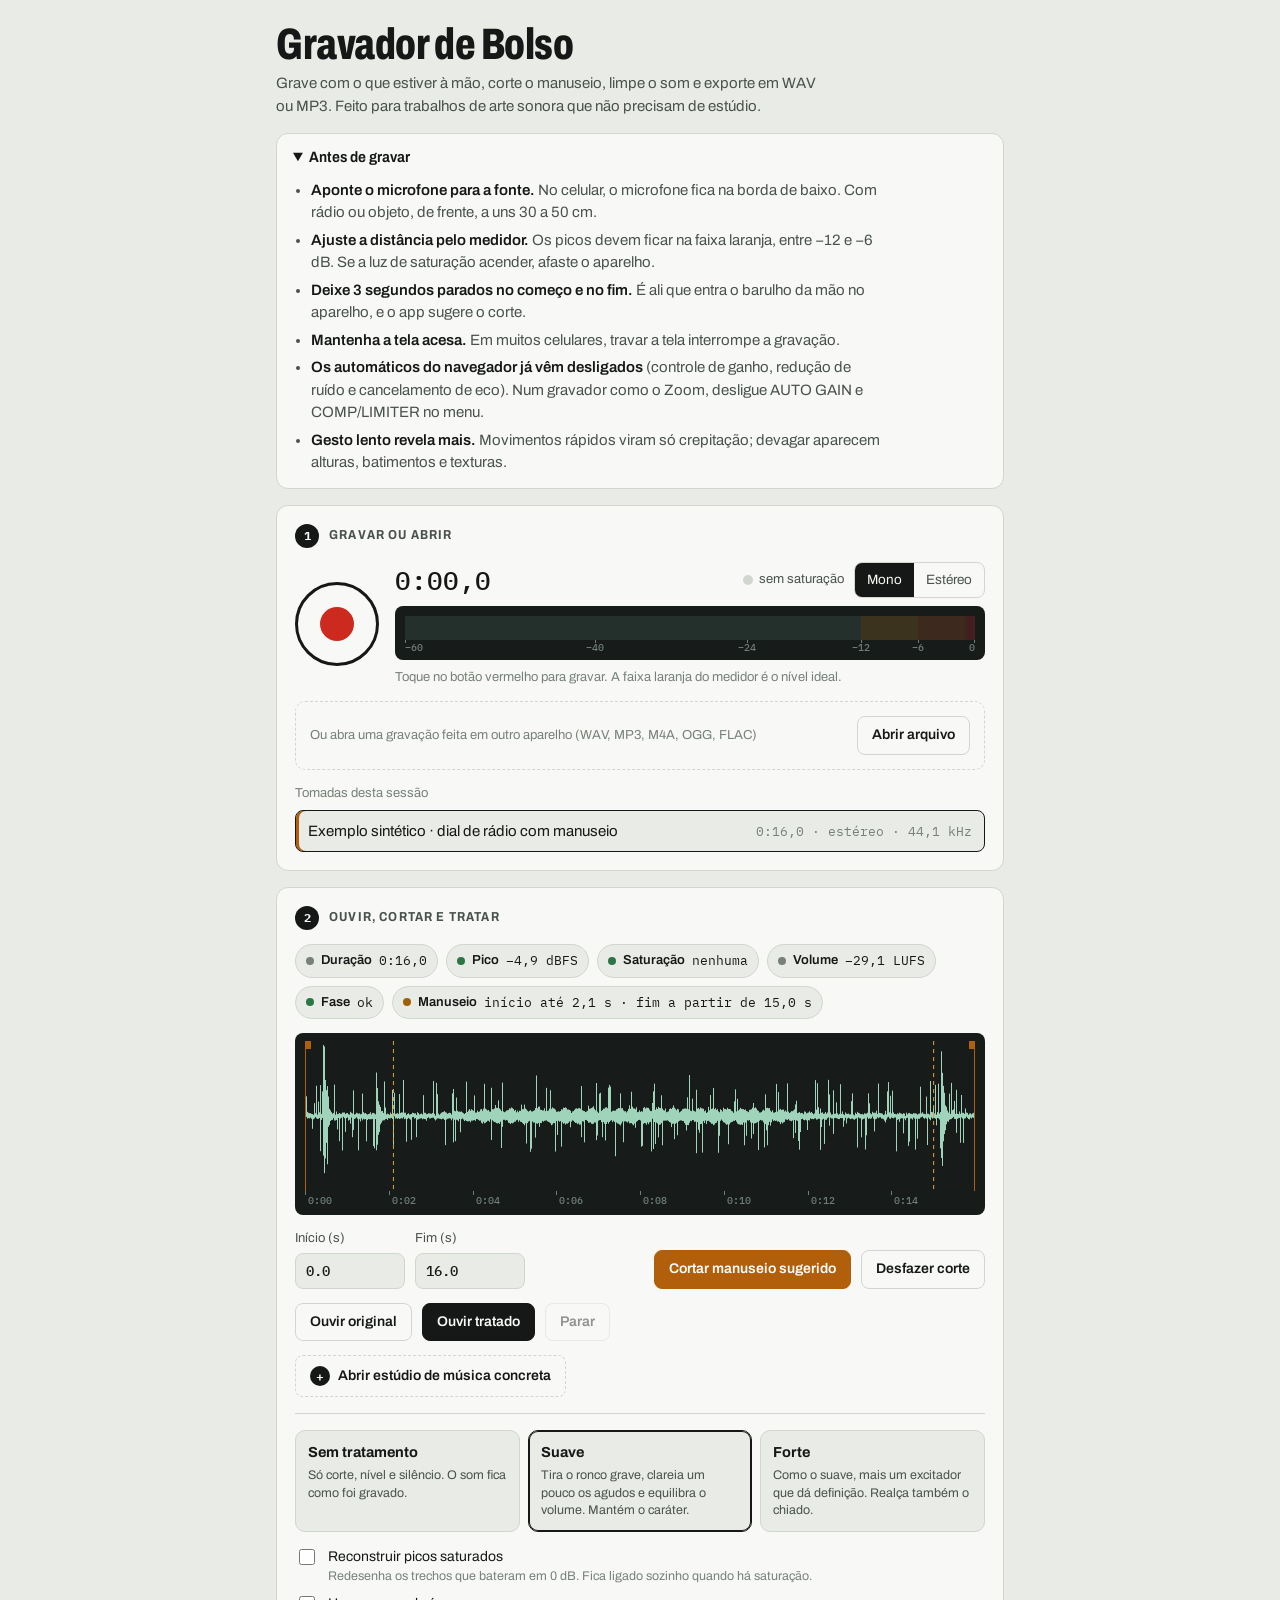
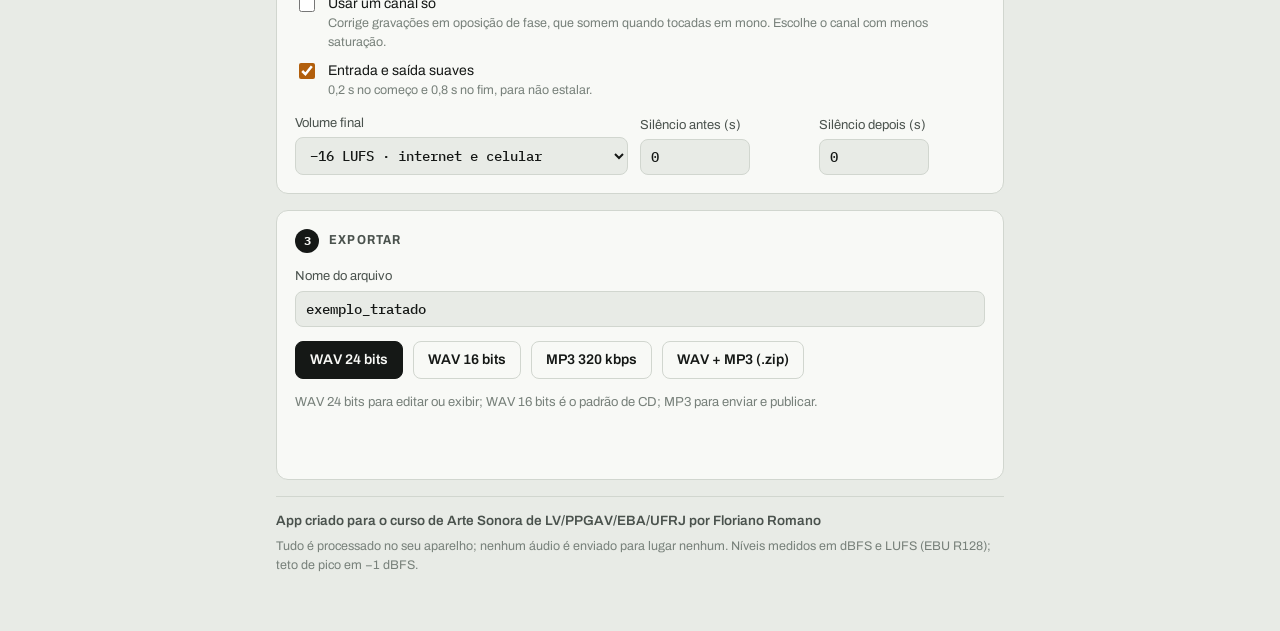
==== index.html @ 3ddbca0f "Gravador de Bolso: primeira versão publicada Co-Authored-By: Claude Opus 5.5 <noreply@anthropic.com>" ====
<!doctype html>
<html lang="pt-BR">
<head>
<meta charset="utf-8">
<meta name="viewport" content="width=device-width,initial-scale=1,viewport-fit=cover">
<meta name="theme-color" content="#151816">
<meta name="description" content="Gravar, cortar, tratar e exportar áudio para trabalhos de arte sonora.">
<link rel="manifest" href="manifest.webmanifest">
<link rel="icon" type="image/png" sizes="192x192" href="icon-192.png">
<link rel="apple-touch-icon" href="apple-touch-icon.png">
<meta name="apple-mobile-web-app-capable" content="yes">
<meta name="mobile-web-app-capable" content="yes">
<title>Gravador de Bolso</title>
<link rel="preconnect" href="https://fonts.googleapis.com">
<link rel="preconnect" href="https://fonts.gstatic.com" crossorigin>
<link href="https://fonts.googleapis.com/css2?family=Archivo:wdth,wght@62..100,400..800&family=IBM+Plex+Mono:wght@400;500;600&display=swap" rel="stylesheet">
<style>
/* Layout: a face de um gravador portátil — três módulos empilhados na ordem do trabalho (gravar → ajustar → exportar), coluna única de até 760px; o visor escuro (medidor e onda) é igual nos dois temas, como a tela de um aparelho */
:root{
  --bg:#e8ebe6; --panel:#f8f9f6; --ink:#151816; --ink-2:#4a524d; --ink-3:#77807a; --line:#d1d6cf;
  --accent:#b25f0c; --accent-ink:#ffffff; --rec:#cc2a1f; --ok:#2c7646; --warn:#9c6205; --bad:#c0271c;
  --screen:#171b19; --screen-ink:#dfe8e2; --screen-dim:#6f7f76; --screen-wave:#9fd3ba; --screen-off:#3b4842; --screen-cut:rgba(0,0,0,.5);
  --m-low:#5f8f78; --m-target:#e3a03a; --m-hot:#ef6a3a; --m-clip:#ff3b30;
  --f-display:"Archivo",system-ui,-apple-system,"Segoe UI",sans-serif;
  --f-body:"Archivo",system-ui,-apple-system,"Segoe UI",sans-serif;
  --f-mono:"IBM Plex Mono",ui-monospace,"SFMono-Regular",Menlo,Consolas,monospace;
  --r:12px;
}
@media (prefers-color-scheme: dark){
  :root:not([data-theme="light"]){
    --bg:#0f1110; --panel:#181b19; --ink:#e6eae5; --ink-2:#a8b1ab; --ink-3:#7a837d; --line:#2a2f2c;
    --accent:#eb9a45; --accent-ink:#1a1206; --rec:#ff5446; --ok:#62c487; --warn:#e8a83f; --bad:#ff6a5c;
    --screen:#0a0c0b; --screen-ink:#dfe8e2; --screen-dim:#6f7f76; --screen-wave:#9fd3ba; --screen-off:#33403a; --screen-cut:rgba(0,0,0,.55);
    color-scheme:dark;
  }
}
:root[data-theme="dark"]{
  --bg:#0f1110; --panel:#181b19; --ink:#e6eae5; --ink-2:#a8b1ab; --ink-3:#7a837d; --line:#2a2f2c;
  --accent:#eb9a45; --accent-ink:#1a1206; --rec:#ff5446; --ok:#62c487; --warn:#e8a83f; --bad:#ff6a5c;
  --screen:#0a0c0b; --screen-ink:#dfe8e2; --screen-dim:#6f7f76; --screen-wave:#9fd3ba; --screen-off:#33403a; --screen-cut:rgba(0,0,0,.55);
  color-scheme:dark;
}
*{box-sizing:border-box}
[hidden]{display:none!important}
html,body{background:var(--bg)}
body{margin:0;color:var(--ink);font-family:var(--f-body);font-size:15px;line-height:1.5}
.wrap{max-width:760px;margin:0 auto;padding-inline:16px;padding-block:22px 56px;display:flex;flex-direction:column;gap:16px}
header{display:flex;flex-direction:column;gap:6px}
h1{font-family:var(--f-display);font-stretch:72%;font-weight:800;font-size:clamp(30px,7vw,44px);line-height:1;letter-spacing:-.01em;margin:0;text-wrap:balance}
.tag{margin:0;color:var(--ink-2);max-width:60ch}
.mode{font-size:13.5px;color:var(--ink-2);border-left:3px solid var(--accent);padding:4px 0 4px 10px;margin:4px 0 0}
.mode[hidden]{display:none}
details.tips{background:var(--panel);border:1px solid var(--line);border-radius:var(--r);padding:12px 16px}
details.tips summary{cursor:pointer;font-weight:650;font-stretch:90%}
details.tips ul{margin:10px 0 2px;padding-left:18px;display:flex;flex-direction:column;gap:5px;color:var(--ink-2);max-width:66ch}
details.tips b{color:var(--ink);font-weight:600}
.mod{background:var(--panel);border:1px solid var(--line);border-radius:var(--r);padding:18px;display:flex;flex-direction:column;gap:14px;min-width:0}
.mod h2{margin:0;display:flex;align-items:center;gap:10px;font-family:var(--f-display);font-stretch:85%;font-size:13px;font-weight:700;letter-spacing:.09em;text-transform:uppercase;color:var(--ink-2)}
.num{font-family:var(--f-mono);font-size:12px;letter-spacing:0;display:inline-grid;place-items:center;width:24px;height:24px;border-radius:50%;background:var(--ink);color:var(--panel)}
.row{display:flex;flex-wrap:wrap;gap:10px;align-items:center}
.sub{font-size:13px;color:var(--ink-3)}
.recrow{display:grid;grid-template-columns:auto 1fr;gap:16px;align-items:center}
@media (max-width:520px){.recrow{grid-template-columns:1fr}}
.recbtn{width:84px;height:84px;border-radius:50%;border:3px solid var(--ink);background:var(--panel);display:grid;place-items:center;cursor:pointer;position:relative;justify-self:start}
.recbtn .core{width:34px;height:34px;border-radius:50%;background:var(--rec);transition:border-radius .15s,width .15s,height .15s}
.recbtn.on .core{border-radius:6px;width:28px;height:28px}
.recbtn.on::after{content:"";position:absolute;inset:-9px;border-radius:50%;border:2px solid var(--rec);opacity:.6;animation:pulse 1.4s ease-out infinite}
@keyframes pulse{from{transform:scale(.92);opacity:.7}to{transform:scale(1.08);opacity:0}}
@media (prefers-reduced-motion:reduce){.recbtn.on::after{animation:none}}
.recbtn:disabled{opacity:.35;cursor:not-allowed}
.recbtn.blocked{opacity:.5}
.mode.flash{animation:flash 1.2s ease-out}
@keyframes flash{from{background:var(--accent-soft, rgba(235,154,69,.25))}to{background:transparent}}
@media (prefers-reduced-motion:reduce){.mode.flash{animation:none}}
.recside{display:flex;flex-direction:column;gap:8px;min-width:0}
.timer{font-family:var(--f-mono);font-variant-numeric:tabular-nums;font-size:26px;font-weight:500;line-height:1}
.screen{background:var(--screen);border-radius:8px;padding:8px 10px 6px;min-width:0}
canvas{display:block;width:100%}
#meter{height:40px}
#wave{height:168px;touch-action:none;cursor:ew-resize}
.lamp{display:inline-flex;align-items:center;gap:6px;font-size:13px;color:var(--ink-2)}
.lamp i{width:10px;height:10px;border-radius:50%;background:var(--line);display:inline-block}
.lamp.hot i{background:var(--bad)}
.lamp.hot{color:var(--bad);font-weight:600}
.seg{display:inline-flex;border:1px solid var(--line);border-radius:8px;overflow:hidden}
.seg label{display:block}
.seg input{position:absolute;opacity:0;pointer-events:none}
.seg span{display:block;padding:7px 12px;font-size:13.5px;cursor:pointer;color:var(--ink-2)}
.seg input:checked+span{background:var(--ink);color:var(--panel)}
.seg input:focus-visible+span{outline:2px solid var(--accent);outline-offset:-2px}
.btn{font:600 14px/1.2 var(--f-body);padding:10px 14px;border-radius:8px;border:1px solid var(--line);background:var(--panel);color:var(--ink);cursor:pointer;display:inline-flex;align-items:center;gap:8px}
.btn:hover{border-color:var(--ink-3)}
.btn.primary{background:var(--ink);color:var(--panel);border-color:var(--ink)}
.btn.accent{background:var(--accent);color:var(--accent-ink);border-color:var(--accent)}
.btn:disabled{opacity:.45;cursor:not-allowed}
.btn:focus-visible,.recbtn:focus-visible,input:focus-visible,select:focus-visible,summary:focus-visible{outline:2px solid var(--accent);outline-offset:2px}
.or{font-size:13px;color:var(--ink-3)}
.drop{border:1.5px dashed var(--line);border-radius:10px;padding:14px;display:flex;flex-wrap:wrap;gap:10px;align-items:center;justify-content:space-between}
.drop.over{border-color:var(--accent);background:var(--bg)}
.filebtn input{position:absolute;width:1px;height:1px;opacity:0}
.takes{display:flex;flex-direction:column;gap:6px}
.take{display:flex;flex-wrap:wrap;justify-content:space-between;gap:2px 10px;align-items:baseline;text-align:left;width:100%;padding:9px 12px;border:1px solid var(--line);border-radius:8px;background:var(--bg);color:var(--ink);cursor:pointer;font:inherit}
.take[aria-current="true"]{border-color:var(--ink);box-shadow:inset 3px 0 0 var(--accent)}
.take .t{min-width:0;flex:1 1 180px;overflow-wrap:anywhere}
.take .d{font-family:var(--f-mono);font-size:12.5px;color:var(--ink-3);flex:none}
.chips{display:flex;flex-wrap:wrap;gap:8px}
.chip{display:inline-flex;align-items:center;gap:7px;font-size:13px;padding:6px 10px;border-radius:999px;background:var(--bg);border:1px solid var(--line)}
.chip b{font-weight:600}
.chip .v{font-family:var(--f-mono);font-size:12.5px;font-variant-numeric:tabular-nums}
.chip .dot{width:8px;height:8px;border-radius:50%;background:var(--ink-3);flex:none}
.chip.ok .dot{background:var(--ok)} .chip.warn .dot{background:var(--warn)} .chip.bad .dot{background:var(--bad)}
.chip.bad{border-color:var(--bad)}
.trimrow{display:flex;flex-wrap:wrap;gap:12px;align-items:end;justify-content:space-between}
.field{display:flex;flex-direction:column;gap:4px;font-size:13px;color:var(--ink-2)}
.field input,.field select{font:500 14px var(--f-mono);padding:8px 10px;border-radius:8px;border:1px solid var(--line);background:var(--bg);color:var(--ink);width:100%}
.field input[type=number]{width:110px}
.presets{display:grid;grid-template-columns:repeat(3,minmax(0,1fr));gap:8px}
@media (max-width:560px){.presets{grid-template-columns:1fr}}
.preset{position:relative}
.preset input{position:absolute;opacity:0}
.preset span{display:flex;flex-direction:column;gap:3px;height:100%;padding:11px 12px;border:1px solid var(--line);border-radius:10px;cursor:pointer;background:var(--bg)}
.preset b{font-size:14.5px}
.preset small{font-size:12.5px;color:var(--ink-2);line-height:1.4}
.preset input:checked+span{border-color:var(--ink);box-shadow:inset 0 0 0 1px var(--ink)}
.preset input:focus-visible+span{outline:2px solid var(--accent);outline-offset:2px}
.checks{display:flex;flex-direction:column;gap:8px}
.check{display:flex;gap:10px;align-items:flex-start;font-size:14px}
.check input{margin-top:3px;accent-color:var(--accent);width:16px;height:16px;flex:none}
.check small{display:block;color:var(--ink-3);font-size:12.5px}
.grid2{display:grid;grid-template-columns:minmax(0,2fr) minmax(0,1fr) minmax(0,1fr);gap:12px;align-items:end}
@media (max-width:560px){.grid2{grid-template-columns:1fr 1fr}.grid2 .field:first-child{grid-column:1/-1}}
.status{font-size:13.5px;color:var(--ink-2);min-height:1.5em}
.status.err{color:var(--bad)}
.summary{font-family:var(--f-mono);font-size:12.5px;color:var(--ink-2);font-variant-numeric:tabular-nums}
.divider{height:1px;background:var(--line);margin:2px 0}
.studio-open{align-self:flex-start;border-style:dashed}
.studio-open .num{width:20px;height:20px;font-size:13px}
#studio .num{background:var(--accent);color:var(--accent-ink)}
#edWave{height:150px;touch-action:none;cursor:text}
.tools{display:grid;grid-template-columns:repeat(auto-fit,minmax(250px,1fr));gap:10px}
.tool{border:1px solid var(--line);border-radius:10px;padding:8px 12px 12px;margin:0;display:flex;flex-direction:column;gap:8px;min-width:0;background:var(--bg)}
.tool legend{font-family:var(--f-display);font-stretch:85%;font-size:12px;font-weight:700;letter-spacing:.08em;text-transform:uppercase;color:var(--ink-2);padding:0 4px}
.tool .row{gap:6px}
.btn.sm{padding:7px 10px;font-size:13px}
.mini{font:500 13px var(--f-mono);padding:6px 8px;border-radius:7px;border:1px solid var(--line);background:var(--panel);color:var(--ink);width:76px}
.mini.wide{width:auto;max-width:100%;font-family:var(--f-body)}
footer{font-size:12.5px;color:var(--ink-3);text-align:left;display:flex;flex-direction:column;gap:6px;border-top:1px solid var(--line);padding-top:14px}
footer p{margin:0}
footer .credit{font-size:13.5px;color:var(--ink-2);font-weight:600}
.hl{font-weight:600;color:var(--ink)}
</style>
</head>
<body>
<div class="wrap">
  <header>
    <h1>Gravador de Bolso</h1>
    <p class="tag">Grave com o que estiver à mão, corte o manuseio, limpe o som e exporte em WAV ou MP3. Feito para trabalhos de arte sonora que não precisam de estúdio.</p>
    <p class="mode" id="modeNote" hidden></p>
    <button class="btn accent" id="installBtn" hidden style="align-self:flex-start">Instalar como app</button>
  </header>

  <details class="tips" id="tips" open>
    <summary>Antes de gravar</summary>
    <ul>
      <li><b>Aponte o microfone para a fonte.</b> No celular, o microfone fica na borda de baixo. Com rádio ou objeto, de frente, a uns 30 a 50 cm.</li>
      <li><b>Ajuste a distância pelo medidor.</b> Os picos devem ficar na faixa laranja, entre −12 e −6 dB. Se a luz de saturação acender, afaste o aparelho.</li>
      <li><b>Deixe 3 segundos parados no começo e no fim.</b> É ali que entra o barulho da mão no aparelho, e o app sugere o corte.</li>
      <li><b>Mantenha a tela acesa.</b> Em muitos celulares, travar a tela interrompe a gravação.</li>
      <li><b>Os automáticos do navegador já vêm desligados</b> (controle de ganho, redução de ruído e cancelamento de eco). Num gravador como o Zoom, desligue AUTO GAIN e COMP/LIMITER no menu.</li>
      <li><b>Gesto lento revela mais.</b> Movimentos rápidos viram só crepitação; devagar aparecem alturas, batimentos e texturas.</li>
    </ul>
  </details>

  <section class="mod" aria-labelledby="h1s">
    <h2 id="h1s"><span class="num">1</span>Gravar ou abrir</h2>
    <div class="recrow">
      <button class="recbtn" id="recBtn" aria-label="Gravar"><span class="core"></span></button>
      <div class="recside">
        <div class="row" style="justify-content:space-between">
          <span class="timer" id="recTime">0:00,0</span>
          <div class="row">
            <span class="lamp" id="clipLamp"><i></i><span id="clipText">sem saturação</span></span>
            <div class="seg" role="radiogroup" aria-label="Canais">
              <label><input type="radio" name="chmode" id="chMono" value="1" checked><span>Mono</span></label>
              <label><input type="radio" name="chmode" id="chStereo" value="2"><span>Estéreo</span></label>
            </div>
          </div>
        </div>
        <div class="screen"><canvas id="meter" aria-label="Medidor de nível de entrada, em dBFS"></canvas></div>
        <div class="sub" id="inputInfo">Toque no botão vermelho para gravar. A faixa laranja do medidor é o nível ideal.</div>
      </div>
    </div>
    <div class="drop" id="drop">
      <span class="or">Ou abra uma gravação feita em outro aparelho (WAV, MP3, M4A, OGG, FLAC)</span>
      <label class="btn filebtn" for="fileIn">Abrir arquivo<input type="file" id="fileIn" accept="audio/*,.wav,.mp3,.m4a,.aac,.ogg,.oga,.flac,.webm"></label>
    </div>
    <div>
      <div class="sub" style="margin-bottom:6px">Tomadas desta sessão</div>
      <div class="takes" id="takes"></div>
    </div>
  </section>

  <section class="mod" aria-labelledby="h2s">
    <h2 id="h2s"><span class="num">2</span>Ouvir, cortar e tratar</h2>
    <div class="chips" id="diag" aria-live="polite"></div>
    <div class="screen"><canvas id="wave" aria-label="Forma de onda; arraste para mover o início ou o fim do corte"></canvas></div>
    <div class="trimrow">
      <div class="row">
        <label class="field" for="trimA">Início (s)<input type="number" id="trimA" min="0" step="0.1" value="0"></label>
        <label class="field" for="trimB">Fim (s)<input type="number" id="trimB" min="0" step="0.1" value="0"></label>
      </div>
      <div class="row">
        <button class="btn accent" id="autoTrim" disabled>Cortar manuseio sugerido</button>
        <button class="btn" id="resetTrim">Desfazer corte</button>
      </div>
    </div>
    <div class="row">
      <button class="btn" id="playOrig">Ouvir original</button>
      <button class="btn primary" id="playProc">Ouvir tratado</button>
      <button class="btn" id="stopBtn" disabled>Parar</button>
    </div>
    <button class="btn studio-open" id="stOpen"><span class="num">+</span>Abrir estúdio de música concreta</button>
    <div class="divider"></div>
    <div class="presets" role="radiogroup" aria-label="Tratamento">
      <label class="preset"><input type="radio" name="preset" value="nenhum" id="pNone"><span><b>Sem tratamento</b><small>Só corte, nível e silêncio. O som fica como foi gravado.</small></span></label>
      <label class="preset"><input type="radio" name="preset" value="suave" id="pSoft" checked><span><b>Suave</b><small>Tira o ronco grave, clareia um pouco os agudos e equilibra o volume. Mantém o caráter.</small></span></label>
      <label class="preset"><input type="radio" name="preset" value="forte" id="pHard"><span><b>Forte</b><small>Como o suave, mais um excitador que dá definição. Realça também o chiado.</small></span></label>
    </div>
    <div class="checks">
      <label class="check"><input type="checkbox" id="optDeclip"><span>Reconstruir picos saturados<small>Redesenha os trechos que bateram em 0 dB. Fica ligado sozinho quando há saturação.</small></span></label>
      <label class="check"><input type="checkbox" id="optMono"><span>Usar um canal só<small>Corrige gravações em oposição de fase, que somem quando tocadas em mono. Escolhe o canal com menos saturação.</small></span></label>
      <label class="check"><input type="checkbox" id="optFades" checked><span>Entrada e saída suaves<small>0,2 s no começo e 0,8 s no fim, para não estalar.</small></span></label>
    </div>
    <div class="grid2">
      <label class="field" for="target">Volume final
        <select id="target">
          <option value="-16" selected>−16 LUFS · internet e celular</option>
          <option value="-23">−23 LUFS · rádio e transmissão</option>
          <option value="none">Manter o volume gravado</option>
        </select>
      </label>
      <label class="field" for="padPre">Silêncio antes (s)<input type="number" id="padPre" min="0" max="600" step="1" value="0"></label>
      <label class="field" for="padPost">Silêncio depois (s)<input type="number" id="padPost" min="0" max="600" step="1" value="0"></label>
    </div>
  </section>

  <section class="mod" id="studio" hidden aria-labelledby="hst">
    <div class="row" style="justify-content:space-between">
      <h2 id="hst"><span class="num">+</span>Estúdio de música concreta</h2>
      <button class="btn" id="stClose">Fechar estúdio</button>
    </div>
    <p class="sub" style="margin:0">Arraste na onda para selecionar um trecho; toque sem arrastar para pôr o cursor (onde o colar e o inserir acontecem). Sem seleção, as operações valem para o som inteiro.</p>
    <div class="screen"><canvas id="edWave" aria-label="Onda do estúdio; arraste para selecionar"></canvas></div>
    <div class="summary" id="edSel"></div>
    <div class="status" id="edStatus" role="status" aria-live="polite"></div>
    <div class="row">
      <button class="btn primary" id="edPlay">Ouvir seleção</button>
      <button class="btn" id="edPlayAll">Ouvir tudo</button>
      <button class="btn" id="edStop" disabled>Parar</button>
      <button class="btn" id="edSelAll">Selecionar tudo</button>
      <button class="btn" id="edUndo" disabled>Desfazer</button>
    </div>
    <p class="sub" style="margin:0">Só as operações dos estúdios de música concreta da época dos gravadores de rolo (Schaeffer, Henry, GRM, anos 1950).</p>
    <div class="tools">
      <fieldset class="tool"><legend>Tesoura e fita adesiva</legend>
        <div class="row">
          <button class="btn sm" data-op="cut">Cortar</button>
          <button class="btn sm" data-op="copy">Copiar</button>
          <button class="btn sm" data-op="paste">Emendar (colar)</button>
          <button class="btn sm" data-op="del">Apagar</button>
          <button class="btn sm" data-op="crop">Isolar trecho</button>
        </div>
        <div class="row"><button class="btn sm" data-op="insil">Emendar fita em branco</button><input class="mini" type="number" id="edSilS" min="0.1" max="120" step="0.5" value="2" aria-label="Segundos de fita em branco"><span class="sub">s no cursor</span></div>
        <div class="sub">Cortar o ataque de um som (a “cloche coupée”) é selecionar o começo e apagar.</div>
      </fieldset>
      <fieldset class="tool"><legend>Fita em anel (loop)</legend>
        <div class="row"><button class="btn sm" data-op="loop">Repetir</button><input class="mini" type="number" id="edLoopN" min="2" max="64" value="4" aria-label="Número de voltas"><span class="sub">voltas</span></div>
      </fieldset>
      <fieldset class="tool"><legend>Fita ao contrário</legend>
        <div class="row"><button class="btn sm" data-op="rev">Inverter</button></div>
      </fieldset>
      <fieldset class="tool"><legend>Velocidade (fonógeno)</legend>
        <div class="row"><button class="btn sm" data-op="speed">Mudar velocidade</button>
          <select class="mini wide" id="edSpeed" aria-label="Velocidade">
            <option value="0.25">¼ (2 oitavas abaixo)</option><option value="0.5" selected>½ (1 oitava abaixo)</option>
            <option value="0.749">quarta abaixo</option><option value="1.335">quarta acima</option>
            <option value="2">2× (1 oitava acima)</option><option value="4">4× (2 oitavas acima)</option>
          </select></div>
        <div class="sub">Como na fita, a altura e a duração mudam juntas.</div>
      </fieldset>
      <fieldset class="tool"><legend>Mixagem</legend>
        <div class="row"><button class="btn sm" data-op="mix">Sobrepor o trecho copiado</button></div>
        <div class="sub">Toca a fita copiada junto com a outra, a partir do cursor.</div>
      </fieldset>
      <fieldset class="tool"><legend>Potenciômetro</legend>
        <div class="row"><button class="btn sm" data-op="fadein">Fade in</button><button class="btn sm" data-op="fadeout">Fade out</button><button class="btn sm" data-op="mute">Fechar (silenciar)</button></div>
        <div class="row"><button class="btn sm" data-op="gain">Volume</button><input class="mini" type="number" id="edGain" min="-60" max="24" step="1" value="-6" aria-label="Volume em dB"><span class="sub">dB</span></div>
        <div class="sub">Sem seleção, os fades usam os 2 s das pontas.</div>
      </fieldset>
      <fieldset class="tool"><legend>Eco de fita</legend>
        <div class="row"><button class="btn sm" data-op="echo">Eco</button>
          <input class="mini" type="number" id="edDelay" min="20" max="3000" step="10" value="350" aria-label="Distância entre as cabeças, em ms"><span class="sub">ms</span>
          <input class="mini" type="number" id="edFb" min="0" max="95" step="5" value="45" aria-label="Realimentação em porcentagem"><span class="sub">% retorno</span></div>
        <div class="sub">Gravar e ler a mesma fita com cabeças afastadas. A cauda continua depois da seleção.</div>
      </fieldset>
      <fieldset class="tool"><legend>Filtro</legend>
        <div class="row">
          <select class="mini wide" id="edFilt" aria-label="Tipo de filtro">
            <option value="lowpass">Passa-baixas (abafa)</option><option value="highpass">Passa-altas (afina)</option>
            <option value="bandpass">Passa-faixa (som de rádio, telefone)</option>
          </select>
        </div>
        <div class="row">
          <input class="mini" type="number" id="edFreq" min="20" max="20000" step="10" value="1000" aria-label="Frequência em Hz"><span class="sub">Hz</span>
          <button class="btn sm" data-op="filter">Aplicar filtro</button>
        </div>
      </fieldset>
    </div>
    <div class="row">
      <button class="btn accent" id="edCommit">Guardar como nova tomada</button>
      <span class="sub">Ela entra no passo 2 para tratar e exportar.</span>
    </div>
  </section>

  <section class="mod" aria-labelledby="h3s">
    <h2 id="h3s"><span class="num">3</span>Exportar</h2>
    <label class="field" for="outName">Nome do arquivo<input type="text" id="outName" value="gravacao_tratada" style="font-family:var(--f-mono)"></label>
    <div class="row">
      <button class="btn primary" id="exWav24">WAV 24 bits</button>
      <button class="btn" id="exWav16">WAV 16 bits</button>
      <button class="btn" id="exMp3">MP3 320 kbps</button>
      <button class="btn" id="exZip">WAV + MP3 (.zip)</button>
      <button class="btn" id="exShare" hidden>Compartilhar MP3</button>
    </div>
    <div class="sub" id="exNote">WAV 24 bits para editar ou exibir; WAV 16 bits é o padrão de CD; MP3 para enviar e publicar.</div>
    <div class="summary" id="summary"></div>
    <div class="status" id="status" role="status" aria-live="polite"></div>
  </section>

  <footer>
    <p class="credit">App criado para o curso de Arte Sonora de LV/PPGAV/EBA/UFRJ por Floriano Romano</p>
    <p>Tudo é processado no seu aparelho; nenhum áudio é enviado para lugar nenhum. Níveis medidos em dBFS e LUFS (EBU R128); teto de pico em −1 dBFS.</p>
  </footer>
</div>

<script src="lame.min.js"></script>
<script>
(() => {
'use strict';
const $ = s => document.querySelector(s);
const fmt = (v, d = 1) => (v < 0 ? '−' : '') + Math.abs(v).toFixed(d).replace('.', ',');
const fmtTime = s => { s = Math.max(0, s); const m = Math.floor(s / 60); const r = s - m * 60; return m + ':' + (r < 10 ? '0' : '') + r.toFixed(1).replace('.', ','); };
const dB = v => 20 * Math.log10(Math.max(v, 1e-12));
const tick = () => new Promise(r => setTimeout(r, 0));
const css = n => getComputedStyle(document.documentElement).getPropertyValue(n).trim();

/* ---------- ambiente ---------- */
const isClaude = () => !!(window.claude && typeof window.claude.use === 'function');
let inClaude = false, canRecord = false, downloadsNS = null, askedDownloads = false;
function setMode() {
  inClaude = isClaude();
  canRecord = !inClaude && !!(navigator.mediaDevices && navigator.mediaDevices.getUserMedia) && window.isSecureContext;
  if (inClaude && !askedDownloads) { askedDownloads = true; window.claude.use('downloads').then(ns => { downloadsNS = ns; }).catch(() => {}); }
  const n = $('#modeNote');
  if (!canRecord) { n.innerHTML = micBlockedReason(); n.hidden = false; }
  else n.hidden = true;
  if (!rec.on) $('#recBtn').disabled = false;
  $('#recBtn').classList.toggle('blocked', !canRecord);
  if (!canRecord) $('#inputInfo').textContent = 'O microfone está bloqueado neste modo de abertura. Toque no botão vermelho para ver o que fazer.';
}
function micBlockedReason() {
  if (inClaude) return 'Na página publicada pelo Claude o microfone não é liberado. <span class="hl">Para gravar, abra o app pelo endereço https onde ele estiver hospedado.</span> Aqui dá para abrir arquivos, tratar e exportar (em .zip).';
  if (!window.isSecureContext) {
    const local = /^(file|content):$/.test(location.protocol);
    return (local ? 'Este arquivo foi aberto direto do aparelho. ' : 'Este endereço não usa https. ')
      + 'Por segurança, o navegador só mostra o pedido de permissão do microfone para páginas abertas por um endereço <b>https</b>. <span class="hl">Para gravar, o app precisa estar hospedado num endereço https</span> (um servidor da UFRJ, por exemplo). Abrir arquivos, tratar e exportar funcionam normalmente.';
  }
  return 'Este navegador não dá acesso ao microfone. <span class="hl">Use o Chrome (Android) ou o Safari (iPhone) atualizados.</span>';
}

/* ---------- filtros e medidas ---------- */
function biquadCoefs(type, f, fs, Q, gainDb = 0) {
  const w0 = 2 * Math.PI * f / fs, c = Math.cos(w0), s = Math.sin(w0), al = s / (2 * Q), A = Math.pow(10, gainDb / 40);
  let b0, b1, b2, a0, a1, a2;
  if (type === 'lowpass') { b0 = (1 - c) / 2; b1 = 1 - c; b2 = (1 - c) / 2; a0 = 1 + al; a1 = -2 * c; a2 = 1 - al; }
  else if (type === 'highpass') { b0 = (1 + c) / 2; b1 = -(1 + c); b2 = (1 + c) / 2; a0 = 1 + al; a1 = -2 * c; a2 = 1 - al; }
  else { const sq = 2 * Math.sqrt(A) * al;
    b0 = A * ((A + 1) + (A - 1) * c + sq); b1 = -2 * A * ((A - 1) + (A + 1) * c); b2 = A * ((A + 1) + (A - 1) * c - sq);
    a0 = (A + 1) - (A - 1) * c + sq; a1 = 2 * ((A - 1) - (A + 1) * c); a2 = (A + 1) - (A - 1) * c - sq; }
  return [b0 / a0, b1 / a0, b2 / a0, a1 / a0, a2 / a0];
}
function biquad(x, k) {
  const b0 = k[0], b1 = k[1], b2 = k[2], a1 = k[3], a2 = k[4];
  const y = new Float32Array(x.length); let x1 = 0, x2 = 0, y1 = 0, y2 = 0;
  for (let i = 0; i < x.length; i++) { const xi = x[i]; const yi = b0 * xi + b1 * x1 + b2 * x2 - a1 * y1 - a2 * y2; x2 = x1; x1 = xi; y2 = y1; y1 = yi; y[i] = yi; }
  return y;
}
/* Loudness integrada ITU-R BS.1770 / EBU R128 */
function lufs(chs, sr) {
  const shelf = biquadCoefs('highshelf', 1681.974450955533, sr, 0.7071752369554196, 3.999843853973347);
  const w0 = 2 * Math.PI * 38.13547087602444 / sr, c = Math.cos(w0), al = Math.sin(w0) / (2 * 0.5003270373238773), a0 = 1 + al;
  const hp = [1, -2, 1, (-2 * c) / a0, (1 - al) / a0];
  const seg = Math.round(sr * 0.1), n = chs[0].length, nSeg = Math.floor(n / seg);
  if (nSeg < 4) return -Infinity;
  const segE = new Float64Array(nSeg);
  for (const ch of chs) {
    const y = biquad(biquad(ch, shelf), hp);
    for (let s = 0; s < nSeg; s++) { let acc = 0; const o = s * seg; for (let i = 0; i < seg; i++) { const v = y[o + i]; acc += v * v; } segE[s] += acc; }
  }
  const blocks = [];
  for (let s = 0; s + 4 <= nSeg; s++) blocks.push((segE[s] + segE[s + 1] + segE[s + 2] + segE[s + 3]) / (4 * seg));
  const L = z => -0.691 + 10 * Math.log10(z);
  const g1 = blocks.filter(z => L(z) > -70); if (!g1.length) return -Infinity;
  const rel = L(g1.reduce((a, b) => a + b, 0) / g1.length) - 10;
  const g2 = g1.filter(z => L(z) > rel); if (!g2.length) return -Infinity;
  return L(g2.reduce((a, b) => a + b, 0) / g2.length);
}
function mixMono(chs) {
  if (chs.length === 1) return chs[0];
  const n = chs[0].length, m = new Float32Array(n);
  for (const ch of chs) for (let i = 0; i < n; i++) m[i] += ch[i] / chs.length;
  return m;
}
/* Manuseio: baques graves ou estalos muito acima do resto, perto das pontas */
function detectHandling(chs, sr) {
  const n = chs[0].length, dur = n / sr; if (dur < 4) return null;
  const m = mixMono(chs);
  const lpK = biquadCoefs('lowpass', 150, sr, 0.707), hpK = biquadCoefs('highpass', 5000, sr, 0.707);
  const lf = biquad(biquad(m, lpK), lpK), hf = biquad(biquad(m, hpK), hpK);
  const hop = Math.round(sr * 0.05), nf = Math.floor(n / hop);
  const Lf = new Float32Array(nf), Hf = new Float32Array(nf);
  for (let k = 0; k < nf; k++) { let a = 0, b = 0; const o = k * hop; for (let i = 0; i < hop; i++) { a += lf[o + i] * lf[o + i]; b += hf[o + i] * hf[o + i]; } Lf[k] = 10 * Math.log10(a / hop + 1e-20); Hf[k] = 10 * Math.log10(b / hop + 1e-20); }
  const med = a => { const s = Array.from(a).sort((x, y) => x - y); return s[s.length >> 1]; };
  const Lm = med(Lf), Hm = med(Hf);
  const win = Math.min(15, dur * 0.25), wf = Math.floor(win / 0.05);
  const flag = k => (Lf[k] - Lm > 10) || (Hf[k] - Hm > 14);
  let start = 0, end = dur;
  for (let k = 0; k < Math.min(wf, nf); k++) if (flag(k)) start = (k + 1) * 0.05 + 0.25;
  for (let k = nf - 1; k >= Math.max(0, nf - wf); k--) if (flag(k)) end = k * 0.05 - 0.25;
  start = Math.max(0, Math.min(start, win + 0.25)); end = Math.min(dur, Math.max(end, dur - win - 0.25));
  if (start <= 0.05 && end >= dur - 0.05) return null;
  if (end - start < 1) return null;
  return { start: Math.round(start * 10) / 10, end: Math.round(end * 10) / 10 };
}
function analyze(t) {
  const { chs, sr } = t, n = chs[0].length;
  let peak = 0; const clip = [];
  for (const ch of chs) { let c = 0, p = 0; for (let i = 0; i < n; i++) { const a = Math.abs(ch[i]); if (a > p) p = a; if (a >= 0.999) c++; } clip.push(c); if (p > peak) peak = p; }
  let corr = null;
  if (chs.length > 1) { let sLR = 0, sL = 0, sR = 0; const L = chs[0], R = chs[1]; for (let i = 0; i < n; i += 2) { sLR += L[i] * R[i]; sL += L[i] * L[i]; sR += R[i] * R[i]; } corr = (sL > 0 && sR > 0) ? sLR / Math.sqrt(sL * sR) : 1; }
  return { dur: n / sr, peak, clip, clipTotal: clip.reduce((a, b) => a + b, 0), corr, lufs: lufs(chs, sr), handling: detectHandling(chs, sr) };
}

/* ---------- tratamento ---------- */
function declip(x) {
  const y = Float32Array.from(x), n = x.length, thr = 0.995; let i = 0;
  while (i < n) {
    if (Math.abs(x[i]) >= thr) {
      let j = i; const sg = Math.sign(x[i]);
      while (j + 1 < n && Math.abs(x[j + 1]) >= thr && Math.sign(x[j + 1]) === sg) j++;
      if (j - i + 1 <= 400 && i >= 2 && j + 2 < n) {
        const xs = [i - 2, i - 1, j + 1, j + 2], ys = [x[i - 2], x[i - 1], x[j + 1], x[j + 2]];
        for (let t = i; t <= j; t++) {
          let v = 0;
          for (let a = 0; a < 4; a++) { let l = 1; for (let b = 0; b < 4; b++) if (b !== a) l *= (t - xs[b]) / (xs[a] - xs[b]); v += ys[a] * l; }
          if (v * sg < Math.abs(x[t])) v = x[t];
          y[t] = Math.max(-2, Math.min(2, v));
        }
      }
      i = j + 1;
    } else i++;
  }
  return y;
}
async function applyChain(chs, sr, preset) {
  const n = chs[0].length, oc = new OfflineAudioContext(chs.length, n, sr);
  const buf = oc.createBuffer(chs.length, n, sr); chs.forEach((c, i) => buf.copyToChannel(c, i));
  const src = oc.createBufferSource(); src.buffer = buf;
  const f = (type, freq, Q, gain) => { const b = oc.createBiquadFilter(); b.type = type; b.frequency.value = freq; if (Q != null) b.Q.value = Q; if (gain != null) b.gain.value = gain; return b; };
  const hp = f('highpass', 35, 0.707), pk = f('peaking', 300, 1.0, -1.5), sh = f('highshelf', 3200, null, preset === 'forte' ? 4 : 2);
  const comp = oc.createDynamicsCompressor();
  comp.threshold.value = -26; comp.knee.value = 4; comp.ratio.value = 3; comp.attack.value = 0.008; comp.release.value = 0.15;
  src.connect(hp); hp.connect(pk); pk.connect(sh);
  if (preset === 'forte') {
    const ex1 = f('highpass', 3500, 0.707), ex2 = f('highpass', 3500, 0.707), ws = oc.createWaveShaper(), eg = oc.createGain();
    const curve = new Float32Array(2049); for (let i = 0; i < curve.length; i++) { const x = i / 1024 - 1; curve[i] = Math.tanh(5 * x); }
    ws.curve = curve; ws.oversample = '2x'; eg.gain.value = 0.25;
    sh.connect(comp); sh.connect(ex1); ex1.connect(ws); ws.connect(ex2); ex2.connect(eg); eg.connect(comp);
  } else {
    const lp = f('lowpass', Math.min(14000, sr * 0.45), 0.707); sh.connect(lp); lp.connect(comp);
  }
  comp.connect(oc.destination); src.start();
  const out = await oc.startRendering();
  return Array.from({ length: out.numberOfChannels }, (_, i) => out.getChannelData(i).slice());
}
function limit(chs, sr, ceil) {
  const n = chs[0].length, L = Math.max(1, Math.round(sr * 0.0015)), rel = 1 - Math.exp(-1 / (0.08 * sr));
  const req = new Float32Array(n); let any = false;
  for (let i = 0; i < n; i++) { let a = 0; for (const ch of chs) { const v = Math.abs(ch[i]); if (v > a) a = v; } if (a > ceil) { req[i] = ceil / a; any = true; } else req[i] = 1; }
  if (!any) return chs;
  const gmin = new Float32Array(n), dq = new Int32Array(n); let h = 0, t = 0;
  for (let i = n - 1; i >= 0; i--) {
    while (t > h && req[dq[t - 1]] >= req[i]) t--;
    dq[t++] = i;
    while (dq[h] > i + L) h++;
    gmin[i] = req[dq[h]];
  }
  const g = new Float32Array(n); let cur = 1;
  for (let i = 0; i < n; i++) { const tg = gmin[i]; cur = tg < cur ? tg : cur + (tg - cur) * rel; g[i] = cur; }
  const step = 1 / L;
  for (let i = n - 2; i >= 0; i--) { const lim = g[i + 1] + step * (1 - g[i + 1]); if (g[i] > lim) g[i] = lim; }
  return chs.map(ch => { const y = new Float32Array(n); for (let i = 0; i < n; i++) { let v = ch[i] * g[i]; if (v > ceil) v = ceil; else if (v < -ceil) v = -ceil; y[i] = v; } return y; });
}
function applyFades(chs, sr, fin, fout) {
  const n = chs[0].length, a = Math.min(Math.round(fin * sr), n >> 1), b = Math.min(Math.round(fout * sr), n >> 1);
  for (const c of chs) {
    for (let i = 0; i < a; i++) { const s = Math.sin((i / a) * Math.PI / 2); c[i] *= s * s; }
    for (let i = 0; i < b; i++) { const s = Math.cos(((i + 1) / b) * Math.PI / 2); c[n - b + i] *= s * s; }
  }
}
function bestChannel(t) { const c = t.analysis.clip; if (t.chs.length < 2) return 0; return c[1] < c[0] ? 1 : 0; }

function currentOpts() {
  return {
    preset: document.querySelector('input[name=preset]:checked').value,
    declip: $('#optDeclip').checked, mono: $('#optMono').checked && cur && cur.chs.length > 1,
    fades: $('#optFades').checked, target: $('#target').value,
    padPre: Math.max(0, Math.min(600, parseFloat($('#padPre').value) || 0)),
    padPost: Math.max(0, Math.min(600, parseFloat($('#padPost').value) || 0)),
    a: cur ? cur.trimStart : 0, b: cur ? cur.trimEnd : 0
  };
}
let renderCache = null, shareReady = null;
function invalidate() {
  renderCache = null;
  if (shareReady) { shareReady = null; const b = document.getElementById('exShare'); if (b) b.textContent = 'Compartilhar MP3'; }
}
async function getRender() {
  const o = currentOpts(), key = JSON.stringify(o) + '|' + cur.id;
  if (renderCache && renderCache.key === key) return renderCache.r;
  setStatus('Processando…');
  await tick();
  let chs = cur.chs; const sr = cur.sr;
  if (o.mono) chs = [chs[bestChannel(cur)]];
  if (o.declip) chs = chs.map(declip);
  const a = Math.floor(o.a * sr), b = Math.max(a + 1, Math.floor(o.b * sr));
  chs = chs.map(c => c.slice(a, b));
  if (o.preset !== 'nenhum') chs = await applyChain(chs, sr, o.preset);
  const ceil = Math.pow(10, -1 / 20);
  if (o.target !== 'none') {
    // ganho até o alvo e limitador; repete porque o limitador baixa um pouco a média
    const T = parseFloat(o.target);
    for (let pass = 0; pass < 4; pass++) {
      const L = lufs(chs, sr); if (!isFinite(L)) break;
      const diff = T - L; if (pass > 0 && Math.abs(diff) < 0.15) break;
      const g = Math.pow(10, diff / 20); for (const c of chs) for (let i = 0; i < c.length; i++) c[i] *= g;
      chs = limit(chs, sr, ceil);
      if (pass === 0) { setStatus('Ajustando o volume…'); await tick(); }
    }
  } else chs = limit(chs, sr, ceil);
  if (o.fades) applyFades(chs, sr, 0.2, 0.8);
  const body = chs;
  const finalL = lufs(body, sr);
  let peak = 0; for (const c of body) for (let i = 0; i < c.length; i++) { const v = Math.abs(c[i]); if (v > peak) peak = v; }
  const pre = Math.round(o.padPre * sr), post = Math.round(o.padPost * sr);
  if (pre || post) chs = chs.map(c => { const z = new Float32Array(pre + c.length + post); z.set(c, pre); return z; });
  const r = { chs, sr, pre, post, lufs: finalL, peak, dur: chs[0].length / sr, bodyDur: body[0].length / sr, mono: chs.length === 1 };
  renderCache = { key, r };
  $('#summary').textContent = 'Saída: ' + fmtTime(r.dur) + (pre || post ? ' (com ' + fmt(o.padPre, 0) + ' s + ' + fmt(o.padPost, 0) + ' s de silêncio)' : '') + ' · ' + (isFinite(r.lufs) ? fmt(r.lufs) + ' LUFS' : 'sem sinal') + ' · pico ' + fmt(dB(r.peak)) + ' dBFS · ' + (r.mono ? 'mono' : 'estéreo') + ' · ' + fmt(sr / 1000, 1) + ' kHz';
  setStatus('');
  return r;
}

/* ---------- codificação ---------- */
function encodeWav(chs, sr, bits) {
  const nch = chs.length, n = chs[0].length, bps = bits / 8, dataLen = n * nch * bps;
  const buf = new ArrayBuffer(44 + dataLen), v = new DataView(buf), u8 = new Uint8Array(buf);
  const w = (o, s) => { for (let i = 0; i < s.length; i++) v.setUint8(o + i, s.charCodeAt(i)); };
  w(0, 'RIFF'); v.setUint32(4, 36 + dataLen, true); w(8, 'WAVE'); w(12, 'fmt '); v.setUint32(16, 16, true); v.setUint16(20, 1, true);
  v.setUint16(22, nch, true); v.setUint32(24, sr, true); v.setUint32(28, sr * nch * bps, true); v.setUint16(32, nch * bps, true); v.setUint16(34, bits, true);
  w(36, 'data'); v.setUint32(40, dataLen, true);
  let o = 44;
  for (let i = 0; i < n; i++) for (let c = 0; c < nch; c++) {
    const x = chs[c][i];
    if (bits === 16) {
      let s = x === 0 ? 0 : Math.round(x * 32767 + (Math.random() - Math.random()));
      s = s > 32767 ? 32767 : s < -32768 ? -32768 : s; u8[o] = s & 255; u8[o + 1] = (s >> 8) & 255; o += 2;
    } else {
      let s = Math.round(x * 8388607); s = s > 8388607 ? 8388607 : s < -8388608 ? -8388608 : s;
      u8[o] = s & 255; u8[o + 1] = (s >> 8) & 255; u8[o + 2] = (s >> 16) & 255; o += 3;
    }
  }
  return new Blob([buf], { type: 'audio/wav' });
}
const MP3_RATES = [8000, 11025, 12000, 16000, 22050, 24000, 32000, 44100, 48000];
async function encodeMp3(chs, sr) {
  if (!window.lamejs) throw new Error('O codificador de MP3 não carregou (sem internet?). Exporte em WAV.');
  if (!MP3_RATES.includes(sr)) throw new Error('MP3 não aceita ' + sr + ' Hz. Exporte em WAV.');
  const nch = Math.min(2, chs.length), enc = new lamejs.Mp3Encoder(nch, sr, 320), n = chs[0].length;
  const toI16 = c => { const o = new Int16Array(c.length); for (let i = 0; i < c.length; i++) { const s = Math.round(c[i] * 32767); o[i] = s > 32767 ? 32767 : s < -32768 ? -32768 : s; } return o; };
  const L = toI16(chs[0]), R = nch > 1 ? toI16(chs[1]) : null, parts = [], blk = 1152 * 32;
  for (let i = 0, k = 0; i < n; i += blk, k++) {
    const out = nch > 1 ? enc.encodeBuffer(L.subarray(i, i + blk), R.subarray(i, i + blk)) : enc.encodeBuffer(L.subarray(i, i + blk));
    if (out.length) parts.push(new Uint8Array(out));
    if (k % 16 === 0) { setStatus('Codificando MP3… ' + Math.round(100 * i / n) + '%'); await tick(); }
  }
  const end = enc.flush(); if (end.length) parts.push(new Uint8Array(end));
  return new Blob(parts, { type: 'audio/mpeg' });
}
const crcTable = (() => { const t = new Uint32Array(256); for (let n = 0; n < 256; n++) { let c = n; for (let k = 0; k < 8; k++) c = c & 1 ? 0xEDB88320 ^ (c >>> 1) : c >>> 1; t[n] = c >>> 0; } return t; })();
function crc32(u8) { let c = 0xFFFFFFFF; for (let i = 0; i < u8.length; i++) c = crcTable[(c ^ u8[i]) & 255] ^ (c >>> 8); return (c ^ 0xFFFFFFFF) >>> 0; }
async function makeZip(files) {
  const enc = new TextEncoder(), parts = [], central = []; let offset = 0;
  for (const f of files) {
    const data = new Uint8Array(await f.blob.arrayBuffer()), crc = crc32(data), nm = enc.encode(f.name);
    const lh = new DataView(new ArrayBuffer(30));
    lh.setUint32(0, 0x04034b50, true); lh.setUint16(4, 20, true); lh.setUint16(6, 0x0800, true); lh.setUint16(8, 0, true);
    lh.setUint16(10, 0, true); lh.setUint16(12, 0x21, true); lh.setUint32(14, crc, true); lh.setUint32(18, data.length, true);
    lh.setUint32(22, data.length, true); lh.setUint16(26, nm.length, true); lh.setUint16(28, 0, true);
    parts.push(lh.buffer, nm, data);
    const ch = new DataView(new ArrayBuffer(46));
    ch.setUint32(0, 0x02014b50, true); ch.setUint16(4, 20, true); ch.setUint16(6, 20, true); ch.setUint16(8, 0x0800, true);
    ch.setUint16(10, 0, true); ch.setUint16(12, 0, true); ch.setUint16(14, 0x21, true); ch.setUint32(16, crc, true);
    ch.setUint32(20, data.length, true); ch.setUint32(24, data.length, true); ch.setUint16(28, nm.length, true);
    ch.setUint32(42, offset, true);
    central.push(ch.buffer, nm); offset += 30 + nm.length + data.length;
  }
  const cdSize = central.reduce((a, b) => a + b.byteLength, 0), end = new DataView(new ArrayBuffer(22));
  end.setUint32(0, 0x06054b50, true); end.setUint16(8, files.length, true); end.setUint16(10, files.length, true);
  end.setUint32(12, cdSize, true); end.setUint32(16, offset, true);
  return new Blob([...parts, ...central, end.buffer], { type: 'application/zip' });
}
async function saveFile(blob, filename, tag) {
  if (isClaude()) {
    const ns = downloadsNS || await window.claude.use('downloads');
    if (!ns) throw new Error('A exportação não está disponível nesta visualização.');
    let b = blob, fn = filename;
    if (!/\.zip$/i.test(filename)) { b = await makeZip([{ name: filename, blob }]); fn = filename.replace(/\.[^.]+$/, '') + '_' + tag + '.zip'; }
    try { await ns.save({ filename: fn, data: b }); return fn; }
    catch (e) {
      if (e && e.code === 'declined') throw new Error('Exportação cancelada.');
      if (e && e.code === 'rate_limited') throw new Error('Já há uma janela de salvar aberta. Conclua ou feche e tente de novo.');
      throw new Error('Não foi possível salvar aqui (' + ((e && e.code) || 'erro') + ').');
    }
  }
  const url = URL.createObjectURL(blob), a = document.createElement('a');
  a.href = url; a.download = filename; document.body.appendChild(a); a.click(); a.remove();
  setTimeout(() => URL.revokeObjectURL(url), 60000);
  return filename;
}
function baseName() {
  const raw = ($('#outName').value || 'gravacao_tratada').trim();
  return raw.replace(/\.(wav|mp3|zip)$/i, '').replace(/[\\/:*?"<>|]+/g, '_').slice(0, 120) || 'gravacao_tratada';
}

/* ---------- estado ---------- */
const takes = []; let cur = null, idSeq = 0;
function addTake(t, select = true) {
  t.id = ++idSeq; t.analysis = analyze(t); t.trimStart = 0; t.trimEnd = t.analysis.dur;
  takes.push(t); renderTakes(); if (select) loadTake(t);
}
function renderTakes() {
  const box = $('#takes'); box.innerHTML = '';
  for (const t of takes) {
    const b = document.createElement('button'); b.className = 'take'; b.type = 'button';
    b.setAttribute('aria-current', cur === t ? 'true' : 'false');
    const a = document.createElement('span'); a.className = 't'; a.textContent = t.name;
    const d = document.createElement('span'); d.className = 'd'; d.textContent = fmtTime(t.analysis.dur) + ' · ' + (t.chs.length > 1 ? 'estéreo' : 'mono') + ' · ' + fmt(t.sr / 1000, 1) + ' kHz';
    b.append(a, d); b.onclick = () => { stopPlay(); loadTake(t); };
    box.appendChild(b);
  }
}
function loadTake(t) {
  cur = t; invalidate(); t.peaks = null;
  const A = t.analysis;
  $('#optDeclip').checked = A.clipTotal > 0;
  $('#optMono').disabled = t.chs.length < 2;
  $('#optMono').checked = t.chs.length > 1 && A.corr !== null && A.corr < -0.2;
  const base = t.name.replace(/\.[^.]+$/, '').replace(/[^\p{L}\p{N}_-]+/gu, '_').replace(/^_+|_+$/g, '').slice(0, 60);
  $('#outName').value = (t.example ? 'exemplo' : base || 'gravacao') + '_tratado';
  $('#summary').textContent = '';
  renderTakes(); renderDiag(); syncTrimInputs(); drawWave();
}
function chip(state, label, value) {
  const c = document.createElement('span'); c.className = 'chip ' + state;
  const d = document.createElement('span'); d.className = 'dot';
  const b = document.createElement('b'); b.textContent = label;
  const v = document.createElement('span'); v.className = 'v'; v.textContent = value;
  c.append(d, b, v); return c;
}
function renderDiag() {
  const box = $('#diag'); box.innerHTML = ''; if (!cur) return;
  const A = cur.analysis, pk = dB(A.peak);
  box.append(chip('', 'Duração', fmtTime(A.dur)));
  box.append(chip(A.clipTotal > 0 ? 'bad' : pk > -3 ? 'warn' : 'ok', 'Pico', fmt(pk) + ' dBFS'));
  box.append(chip(A.clipTotal > 0 ? 'bad' : 'ok', 'Saturação', A.clipTotal > 0 ? A.clipTotal.toLocaleString('pt-BR') + ' amostras' : 'nenhuma'));
  box.append(chip(!isFinite(A.lufs) ? 'warn' : A.lufs < -40 ? 'warn' : '', 'Volume', isFinite(A.lufs) ? fmt(A.lufs) + ' LUFS' : 'sem sinal'));
  if (A.corr === null) box.append(chip('ok', 'Fase', 'mono'));
  else box.append(chip(A.corr < -0.2 ? 'bad' : A.corr < 0.2 ? 'warn' : 'ok', 'Fase', A.corr < -0.2 ? 'invertida' : A.corr < 0.2 ? 'estéreo muito largo' : 'ok'));
  const h = A.handling;
  let hv = 'não detectado';
  if (h) { const parts = []; if (h.start > 0.05) parts.push('início até ' + fmt(h.start) + ' s'); if (h.end < A.dur - 0.05) parts.push('fim a partir de ' + fmt(h.end) + ' s'); hv = parts.join(' · '); }
  box.append(chip(h ? 'warn' : 'ok', 'Manuseio', hv));
  $('#autoTrim').disabled = !h;
}
function syncTrimInputs() {
  if (!cur) return;
  $('#trimA').value = cur.trimStart.toFixed(1); $('#trimB').value = cur.trimEnd.toFixed(1);
  $('#trimA').max = $('#trimB').max = cur.analysis.dur.toFixed(1);
}
function setTrim(a, b) {
  const d = cur.analysis.dur;
  a = Math.max(0, Math.min(a, d - 0.2)); b = Math.max(a + 0.2, Math.min(b, d));
  cur.trimStart = a; cur.trimEnd = b; invalidate(); syncTrimInputs(); drawWave();
}
function setStatus(msg, err = false) { const s = $('#status'); s.textContent = msg; s.classList.toggle('err', err); }

/* ---------- desenho ---------- */
let playhead = null;
function sizeCanvas(c) { const dpr = window.devicePixelRatio || 1, w = c.clientWidth, h = c.clientHeight; if (c.width !== Math.round(w * dpr) || c.height !== Math.round(h * dpr)) { c.width = Math.round(w * dpr); c.height = Math.round(h * dpr); } const g = c.getContext('2d'); g.setTransform(dpr, 0, 0, dpr, 0, 0); return { g, w, h }; }
function drawWave() {
  const c = $('#wave'), { g, w, h } = sizeCanvas(c);
  g.fillStyle = css('--screen'); g.fillRect(0, 0, w, h);
  if (!cur) return;
  const sr = cur.sr, n = cur.chs[0].length, dur = n / sr, rulerH = 18, H = h - rulerH, mid = H / 2;
  if (!cur.peaks || cur.peaks.w !== Math.round(w)) {
    const W = Math.round(w), mn = new Float32Array(W), mx = new Float32Array(W), m = mixMono(cur.chs);
    for (let x = 0; x < W; x++) { const a = Math.floor(x * n / W), b = Math.max(a + 1, Math.floor((x + 1) * n / W)); let lo = 0, hi = 0; for (let i = a; i < b; i++) { const v = m[i]; if (v < lo) lo = v; if (v > hi) hi = v; } mn[x] = lo; mx[x] = hi; }
    let gp = 0; for (let x = 0; x < W; x++) gp = Math.max(gp, -mn[x], mx[x]);
    cur.peaks = { w: W, mn, mx, scale: gp > 0 ? Math.min(1 / gp, 8) : 1 };
  }
  const P = cur.peaks, xa = cur.trimStart / dur * w, xb = cur.trimEnd / dur * w;
  g.strokeStyle = css('--screen-off'); g.lineWidth = 1; g.beginPath(); g.moveTo(0, mid + .5); g.lineTo(w, mid + .5); g.stroke();
  for (let x = 0; x < P.w; x++) {
    const inside = x >= xa && x <= xb;
    g.fillStyle = inside ? css('--screen-wave') : css('--screen-off');
    const y1 = mid - P.mx[x] * P.scale * (mid - 4), y2 = mid - P.mn[x] * P.scale * (mid - 4);
    g.fillRect(x, y1, 1, Math.max(1, y2 - y1));
  }
  // linhas de saturação (0 dBFS) quando a escala as alcança
  if (P.scale <= 1.02) { g.strokeStyle = css('--m-clip'); g.globalAlpha = .5; g.setLineDash([3, 3]); g.beginPath(); g.moveTo(0, 4.5); g.lineTo(w, 4.5); g.moveTo(0, H - 4.5); g.lineTo(w, H - 4.5); g.stroke(); g.setLineDash([]); g.globalAlpha = 1; }
  g.fillStyle = css('--screen-cut'); g.fillRect(0, 0, xa, H); g.fillRect(xb, 0, w - xb, H);
  const h0 = cur.analysis.handling;
  if (h0) {
    g.strokeStyle = css('--m-target'); g.setLineDash([4, 4]); g.lineWidth = 1;
    if (h0.start > 0.05) { const x = h0.start / dur * w; g.beginPath(); g.moveTo(x + .5, 0); g.lineTo(x + .5, H); g.stroke(); }
    if (h0.end < dur - 0.05) { const x = h0.end / dur * w; g.beginPath(); g.moveTo(x + .5, 0); g.lineTo(x + .5, H); g.stroke(); }
    g.setLineDash([]);
  }
  const acc = css('--accent');
  for (const x of [xa, xb]) { g.fillStyle = acc; g.fillRect(Math.round(x) - 1, 0, 2, H); g.fillRect(Math.round(x) - 6, 0, 12, 8); }
  if (playhead !== null) { const x = playhead / dur * w; g.fillStyle = css('--screen-ink'); g.fillRect(Math.round(x), 0, 1.5, H); }
  // régua de tempo
  const steps = [0.5, 1, 2, 5, 10, 15, 30, 60, 120, 300]; let st = steps[steps.length - 1];
  for (const s of steps) if (s / dur * w >= 56) { st = s; break; }
  g.fillStyle = css('--screen-dim'); g.font = '500 10px ' + css('--f-mono'); g.textBaseline = 'top';
  for (let s = 0; s <= dur + 1e-6; s += st) { const x = s / dur * w; g.fillRect(Math.round(x), H, 1, 4); if (x < w - 30) g.fillText(fmtTime(s).replace(/,0$/, ''), x + 3, H + 5); }
}
const meterState = { peak: 0, hold: -90, holdT: 0 };
function drawMeter(levelDb) {
  const c = $('#meter'), { g, w, h } = sizeCanvas(c);
  g.fillStyle = css('--screen'); g.fillRect(0, 0, w, h);
  const lo = -60, X = d => (Math.max(lo, Math.min(0, d)) - lo) / -lo * w, barH = h - 16;
  const zones = [[-60, -12, '--m-low'], [-12, -6, '--m-target'], [-6, -1, '--m-hot'], [-1, 0, '--m-clip']];
  for (const [a, b, col] of zones) { g.fillStyle = css(col); g.globalAlpha = .18; g.fillRect(X(a), 2, X(b) - X(a), barH); g.globalAlpha = 1; }
  if (levelDb > lo) {
    for (const [a, b, col] of zones) { if (levelDb <= a) break; g.fillStyle = css(col); g.fillRect(X(a), 2, X(Math.min(b, levelDb)) - X(a), barH); }
  }
  if (meterState.hold > lo) { g.fillStyle = css('--screen-ink'); g.fillRect(X(meterState.hold) - 1, 2, 2, barH); }
  g.fillStyle = css('--screen-dim'); g.font = '500 10px ' + css('--f-mono'); g.textBaseline = 'top';
  for (const d of [-60, -40, -24, -12, -6, 0]) { const x = X(d); g.fillRect(Math.round(x) - (d === 0 ? 1 : 0), barH + 2, 1, 3); const t = d === 0 ? '0' : '−' + (-d); const tw = g.measureText(t).width; g.fillText(t, Math.min(w - tw, Math.max(0, x - tw / 2)), barH + 5); }
}

/* ---------- arrastar o corte ---------- */
(() => {
  const c = $('#wave'); let drag = null;
  const tAt = e => { const r = c.getBoundingClientRect(); return Math.max(0, Math.min(1, (e.clientX - r.left) / r.width)) * cur.analysis.dur; };
  c.addEventListener('pointerdown', e => {
    if (!cur) return; const t = tAt(e);
    drag = Math.abs(t - cur.trimStart) <= Math.abs(t - cur.trimEnd) ? 'a' : 'b';
    c.setPointerCapture(e.pointerId); move(e);
  });
  const move = e => { if (!drag || !cur) return; const t = tAt(e); if (drag === 'a') setTrim(t, cur.trimEnd); else setTrim(cur.trimStart, t); };
  c.addEventListener('pointermove', move);
  c.addEventListener('pointerup', () => { drag = null; });
  c.addEventListener('pointercancel', () => { drag = null; });
})();
$('#trimA').addEventListener('change', () => cur && setTrim(parseFloat($('#trimA').value) || 0, cur.trimEnd));
$('#trimB').addEventListener('change', () => cur && setTrim(cur.trimStart, parseFloat($('#trimB').value) || cur.analysis.dur));
$('#autoTrim').onclick = () => { const h = cur && cur.analysis.handling; if (h) { setTrim(h.start, h.end); setStatus('Corte aplicado: de ' + fmt(h.start) + ' s a ' + fmt(h.end) + ' s.'); } };
$('#resetTrim').onclick = () => { if (cur) { setTrim(0, cur.analysis.dur); setStatus(''); } };
for (const id of ['optDeclip', 'optMono', 'optFades', 'target', 'padPre', 'padPost']) $('#' + id).addEventListener('change', () => { invalidate(); $('#summary').textContent = ''; });
for (const r of document.querySelectorAll('input[name=preset]')) r.addEventListener('change', () => { invalidate(); $('#summary').textContent = ''; });
window.addEventListener('resize', () => { drawWave(); drawMeter(-90); });

/* ---------- reprodução ---------- */
let ctx = null, playSrc = null, raf = 0;
function ensureCtx() { if (!ctx) ctx = new (window.AudioContext || window.webkitAudioContext)(); if (ctx.state === 'suspended') ctx.resume(); return ctx; }
function stopPlay() { edStop(); if (playSrc) { try { playSrc.stop(); } catch (_) {} playSrc = null; } cancelAnimationFrame(raf); playhead = null; $('#stopBtn').disabled = true; drawWave(); }
function playBuffer(chs, sr, mapT) {
  const ac = ensureCtx(), b = ac.createBuffer(chs.length, chs[0].length, sr);
  chs.forEach((c, i) => b.copyToChannel(c, i));
  const s = ac.createBufferSource(); s.buffer = b; s.connect(ac.destination);
  const t0 = ac.currentTime; s.start(); playSrc = s; $('#stopBtn').disabled = false;
  s.onended = () => { if (playSrc === s) stopPlay(); };
  const loop = () => { playhead = mapT(ac.currentTime - t0); drawWave(); raf = requestAnimationFrame(loop); };
  raf = requestAnimationFrame(loop);
}
$('#playOrig').onclick = () => {
  if (!cur) return; stopPlay();
  const sr = cur.sr, a = Math.floor(cur.trimStart * sr), b = Math.floor(cur.trimEnd * sr), start = cur.trimStart;
  playBuffer(cur.chs.map(c => c.slice(a, b)), sr, t => start + t);
};
$('#playProc').onclick = async () => {
  if (!cur) return; stopPlay(); ensureCtx();
  try { const r = await getRender(), start = cur.trimStart, pre = r.pre / r.sr; playBuffer(r.chs, r.sr, t => t < pre ? null : start + (t - pre)); }
  catch (e) { setStatus('Não foi possível processar: ' + e.message, true); }
};
$('#stopBtn').onclick = stopPlay;

/* ---------- gravação ---------- */
const WORKLET = `class RecProc extends AudioWorkletProcessor{constructor(){super();this.buf=[];this.n=0;this.on=true;this.port.onmessage=e=>{if(e.data==='stop'){this.flush();this.port.postMessage({final:true});this.on=false;}};}
flush(){if(!this.n)return;const ch=this.buf[0].length,out=[];for(let c=0;c<ch;c++){const a=new Float32Array(this.n);let o=0;for(const b of this.buf){a.set(b[c],o);o+=b[c].length;}out.push(a);}this.port.postMessage(out,out.map(a=>a.buffer));this.buf=[];this.n=0;}
process(inputs){if(!this.on)return false;const inp=inputs[0];if(inp&&inp.length){this.buf.push(inp.map(c=>c.slice()));this.n+=inp[0].length;if(this.n>=8192)this.flush();}return true;}}
registerProcessor('rec-proc',RecProc);`;
const rec = { on: false, stream: null, node: null, an: null, chunks: [], clips: 0, t0: 0, raf: 0, wake: null, finish: null, nch: 1 };
async function startRec() {
  const ac = ensureCtx(); await ac.resume();
  const nch = $('#chStereo').checked ? 2 : 1;
  let stream;
  try {
    stream = await navigator.mediaDevices.getUserMedia({ audio: { echoCancellation: false, noiseSuppression: false, autoGainControl: false, channelCount: { ideal: nch } } });
  } catch (e) {
    const nm = e && e.name;
    const msg = nm === 'NotAllowedError' || nm === 'SecurityError'
      ? 'O microfone foi negado. Libere em dois lugares: (1) no navegador, toque no ícone à esquerda do endereço › Permissões › Microfone › Permitir; (2) no sistema — Xiaomi: Configurações › Apps › Gerenciar apps › Chrome › Permissões do app › Microfone › Permitir; iPhone: Ajustes › Safari › Microfone › Permitir. Depois recarregue a página.'
      : nm === 'NotFoundError' ? 'Nenhum microfone foi encontrado neste aparelho.'
      : nm === 'NotReadableError' || nm === 'AbortError' ? 'O microfone está ocupado por outro app (ligação, gravador, vídeo). Feche o outro app e tente de novo.'
      : 'Não foi possível abrir o microfone (' + (nm || 'erro') + ').';
    $('#inputInfo').textContent = msg;
    setStatus(msg, true); return;
  }
  const src = ac.createMediaStreamSource(stream), an = ac.createAnalyser(); an.fftSize = 2048; src.connect(an);
  const sink = ac.createGain(); sink.gain.value = 0; sink.connect(ac.destination);
  rec.chunks = []; rec.clips = 0; rec.nch = nch;
  const onData = chs => { rec.chunks.push(chs); for (const c of chs) for (let i = 0; i < c.length; i++) if (c[i] >= 0.999 || c[i] <= -0.999) rec.clips++; };
  let node;
  try {
    if (!ac.audioWorklet) throw new Error('sem worklet');
    if (!startRec.loaded) { const url = URL.createObjectURL(new Blob([WORKLET], { type: 'application/javascript' })); await ac.audioWorklet.addModule(url); startRec.loaded = true; }
    node = new AudioWorkletNode(ac, 'rec-proc', { numberOfInputs: 1, numberOfOutputs: 1, outputChannelCount: [1], channelCount: nch, channelCountMode: 'explicit', channelInterpretation: 'speakers' });
    node.port.onmessage = e => { if (e.data && e.data.final) { rec.finish && rec.finish(); } else onData(e.data); };
  } catch (_) {
    node = ac.createScriptProcessor(4096, nch, 1);
    node.channelCountMode = 'explicit'; node.channelInterpretation = 'speakers';
    node.onaudioprocess = ev => { if (!rec.on) return; const chs = []; for (let c = 0; c < nch; c++) chs.push(ev.inputBuffer.getChannelData(c).slice()); onData(chs); };
  }
  src.connect(node); node.connect(sink);
  Object.assign(rec, { on: true, stream, node, an, src, sink, t0: ac.currentTime });
  try { if (navigator.wakeLock) rec.wake = await navigator.wakeLock.request('screen'); } catch (_) { rec.wake = null; }
  const tr = stream.getAudioTracks()[0], st = tr && tr.getSettings ? tr.getSettings() : {};
  $('#inputInfo').textContent = 'Gravando · ' + fmt(ac.sampleRate / 1000, 1) + ' kHz · ' + (nch === 2 ? 'estéreo' : 'mono') + (st.autoGainControl === true ? ' · atenção: este aparelho manteve o controle automático de ganho' : ' · automáticos desligados');
  $('#recBtn').classList.add('on'); $('#recBtn').setAttribute('aria-label', 'Parar gravação');
  meterState.hold = -90;
  const buf = new Float32Array(an.fftSize);
  const loop = () => {
    an.getFloatTimeDomainData(buf); let p = 0; for (let i = 0; i < buf.length; i++) { const a = Math.abs(buf[i]); if (a > p) p = a; }
    const d = dB(p), now = performance.now();
    meterState.peak = Math.max(d, meterState.peak - 1.2);
    if (d >= meterState.hold || now - meterState.holdT > 1500) { meterState.hold = d; meterState.holdT = now; }
    drawMeter(meterState.peak);
    $('#recTime').textContent = fmtTime(ac.currentTime - rec.t0);
    const lamp = $('#clipLamp'); lamp.classList.toggle('hot', rec.clips > 0);
    $('#clipText').textContent = rec.clips > 0 ? 'saturou (' + rec.clips + ')' : 'sem saturação';
    rec.raf = requestAnimationFrame(loop);
  };
  rec.raf = requestAnimationFrame(loop);
}
async function stopRec() {
  const ac = ctx; rec.on = false; cancelAnimationFrame(rec.raf);
  if (rec.node && rec.node.port) { await new Promise(res => { rec.finish = res; rec.node.port.postMessage('stop'); setTimeout(res, 800); }); }
  try { rec.src.disconnect(); rec.node.disconnect(); rec.sink.disconnect(); } catch (_) {}
  rec.stream.getTracks().forEach(t => t.stop());
  if (rec.wake) { try { await rec.wake.release(); } catch (_) {} rec.wake = null; }
  $('#recBtn').classList.remove('on'); $('#recBtn').setAttribute('aria-label', 'Gravar');
  meterState.peak = -90; meterState.hold = -90; drawMeter(-90);
  const nch = rec.chunks.length ? rec.chunks[0].length : rec.nch, total = rec.chunks.reduce((a, c) => a + c[0].length, 0);
  if (total < ac.sampleRate * 0.5) { setStatus('Gravação curta demais.', true); $('#inputInfo').textContent = 'Toque no botão vermelho para gravar.'; return; }
  const chs = Array.from({ length: nch }, () => new Float32Array(total));
  let o = 0; for (const c of rec.chunks) { for (let k = 0; k < nch; k++) chs[k].set(c[k], o); o += c[0].length; }
  rec.chunks = [];
  const now = new Date(), hh = String(now.getHours()).padStart(2, '0'), mm = String(now.getMinutes()).padStart(2, '0');
  const n = takes.filter(t => t.recorded).length + 1;
  $('#inputInfo').textContent = 'Tomada ' + n + ' gravada. Toque de novo para outra tomada; as anteriores ficam na lista.';
  addTake({ name: 'Tomada ' + n + ' · ' + hh + 'h' + mm, sr: ac.sampleRate, chs, recorded: true });
  setStatus(rec.clips > 0 ? 'A gravação saturou ' + rec.clips + ' vezes. A reconstrução de picos foi ligada.' : 'Gravação pronta.');
}
$('#recBtn').onclick = async () => {
  if (!canRecord) {
    $('#modeNote').hidden = false; $('#modeNote').classList.remove('flash'); void $('#modeNote').offsetWidth; $('#modeNote').classList.add('flash');
    $('#inputInfo').textContent = 'Gravação bloqueada: veja o aviso no alto da página.';
    $('#modeNote').scrollIntoView({ block: 'center' });
    return;
  }
  $('#recBtn').disabled = true;
  try { if (rec.on) await stopRec(); else { stopPlay(); await startRec(); } }
  finally { $('#recBtn').disabled = false; }
};

/* ---------- abrir arquivos ---------- */
function parseWav(ab) {
  const v = new DataView(ab); if (v.byteLength < 44) return null;
  const tag = o => String.fromCharCode(v.getUint8(o), v.getUint8(o + 1), v.getUint8(o + 2), v.getUint8(o + 3));
  if (tag(0) !== 'RIFF' || tag(8) !== 'WAVE') return null;
  let o = 12, fmtC = null, data = null;
  while (o + 8 <= v.byteLength) { const id = tag(o), sz = v.getUint32(o + 4, true); if (id === 'fmt ') fmtC = o + 8; if (id === 'data') { data = { o: o + 8, sz: Math.min(sz, v.byteLength - o - 8) }; break; } o += 8 + sz + (sz & 1); }
  if (!fmtC || !data) return null;
  let format = v.getUint16(fmtC, true); const nch = v.getUint16(fmtC + 2, true), sr = v.getUint32(fmtC + 4, true), bits = v.getUint16(fmtC + 14, true);
  if (format === 0xFFFE) format = v.getUint16(fmtC + 24, true);
  if (!((format === 1 && [16, 24, 32].includes(bits)) || (format === 3 && bits === 32))) return null;
  const bps = bits / 8, n = Math.floor(data.sz / (bps * nch)), chs = Array.from({ length: nch }, () => new Float32Array(n));
  let p = data.o;
  for (let i = 0; i < n; i++) for (let c = 0; c < nch; c++) {
    let x;
    if (format === 3) x = v.getFloat32(p, true);
    else if (bits === 16) x = v.getInt16(p, true) / 32768;
    else if (bits === 24) { let s = v.getUint8(p) | (v.getUint8(p + 1) << 8) | (v.getUint8(p + 2) << 16); if (s & 0x800000) s -= 0x1000000; x = s / 8388608; }
    else x = v.getInt32(p, true) / 2147483648;
    chs[c][i] = x; p += bps;
  }
  return { sr, chs: chs.slice(0, 2) };
}
async function openFile(file) {
  if (!file) return;
  setStatus('Abrindo ' + file.name + '…'); await tick();
  try {
    const ab = await file.arrayBuffer();
    let res = parseWav(ab);
    if (!res) {
      const dc = new OfflineAudioContext(2, 1, 44100);
      const buf = await dc.decodeAudioData(ab.slice(0));
      res = { sr: buf.sampleRate, chs: Array.from({ length: Math.min(2, buf.numberOfChannels) }, (_, i) => buf.getChannelData(i).slice()) };
    }
    if (res.chs.length === 2) { const [L, R] = res.chs; let same = true; for (let i = 0; i < L.length; i += 97) if (L[i] !== R[i]) { same = false; break; } if (same) res.chs = [L]; }
    stopPlay(); addTake({ name: file.name, sr: res.sr, chs: res.chs });
    setStatus('');
  } catch (e) {
    setStatus('Não consegui abrir este arquivo. Tente WAV ou MP3.', true);
  }
}
$('#fileIn').addEventListener('change', e => { openFile(e.target.files[0]); e.target.value = ''; });
(() => {
  const d = $('#drop');
  d.addEventListener('dragover', e => { e.preventDefault(); d.classList.add('over'); });
  d.addEventListener('dragleave', () => d.classList.remove('over'));
  d.addEventListener('drop', e => { e.preventDefault(); d.classList.remove('over'); const f = e.dataTransfer.files && e.dataTransfer.files[0]; if (f) openFile(f); });
})();

/* ---------- exportar ---------- */
let busy = false;
async function doExport(kind) {
  if (!cur || busy) return; busy = true;
  const btns = ['exWav24', 'exWav16', 'exMp3', 'exZip'].map(id => $('#' + id)); btns.forEach(b => b.disabled = true);
  try {
    const r = await getRender(), base = baseName();
    let name;
    if (kind === 'wav24' || kind === 'wav16') { setStatus('Gerando WAV…'); await tick(); name = await saveFile(encodeWav(r.chs, r.sr, kind === 'wav24' ? 24 : 16), base + '.wav', kind === 'wav24' ? 'wav24' : 'wav16'); }
    else if (kind === 'mp3') { const b = await encodeMp3(r.chs, r.sr); name = await saveFile(b, base + '.mp3', 'mp3'); }
    else { setStatus('Gerando WAV…'); await tick(); const w = encodeWav(r.chs, r.sr, 24); const m = await encodeMp3(r.chs, r.sr); setStatus('Empacotando…'); await tick(); name = await saveFile(await makeZip([{ name: base + '.wav', blob: w }, { name: base + '.mp3', blob: m }]), base + '.zip', 'zip'); }
    setStatus('Pronto: ' + name);
  } catch (e) { setStatus(e.message || 'Erro na exportação.', true); }
  finally { busy = false; btns.forEach(b => b.disabled = false); updateMp3Buttons(); }
}
$('#exWav24').onclick = () => doExport('wav24');
$('#exWav16').onclick = () => doExport('wav16');
$('#exMp3').onclick = () => doExport('mp3');
$('#exZip').onclick = () => doExport('zip');
function updateMp3Buttons() {
  const ok = !!window.lamejs;
  $('#exMp3').disabled = !ok; $('#exZip').disabled = !ok;
  if (!ok) $('#exNote').textContent = 'O codificador de MP3 não carregou (sem internet?). WAV continua disponível.';
  else if (inClaude) $('#exNote').textContent = 'Nesta página publicada cada arquivo sai dentro de um .zip; é só descompactar. WAV 24 bits para editar ou exibir; WAV 16 bits é o padrão de CD; MP3 para enviar.';
}

/* ---------- exemplo inicial ---------- */
function makeExample() {
  const sr = 44100, dur = 16, n = sr * dur, L = new Float32Array(n), R = new Float32Array(n);
  let seed = 7; const rnd = () => { seed = (seed * 1664525 + 1013904223) >>> 0; return seed / 4294967296 * 2 - 1; };
  let b1 = 0, ph = 0;
  for (let i = 0; i < n; i++) {
    const t = i / sr, w = rnd(); b1 = 0.995 * b1 + 0.05 * w;
    let s = 0.03 * b1 + 0.004 * w;
    const env = Math.max(0, Math.min(1, (t - 3) / 1.5)) * Math.max(0, Math.min(1, (12.5 - t) / 1.5));
    const f = 520 + 420 * Math.exp(-Math.pow((t - 7.5) / 2.2, 2)) + 25 * Math.sin(2 * Math.PI * 0.7 * t);
    ph += 2 * Math.PI * f / sr; s += 0.05 * env * Math.sin(ph) * (0.7 + 0.3 * Math.sin(2 * Math.PI * 3.1 * t));
    if (rnd() > 0.9993) s += 0.3 * rnd();
    L[i] = s; R[i] = s * 0.92 + 0.002 * rnd();
  }
  const thump = (t0, a) => { const i0 = Math.floor(t0 * sr); for (let k = 0; k < sr * 0.25 && i0 + k < n; k++) { const tt = k / sr, v = a * Math.exp(-tt * 18) * Math.sin(2 * Math.PI * 55 * tt) + (k < 60 ? a * 0.6 * rnd() : 0); L[i0 + k] += v; R[i0 + k] += v * 0.95; } };
  thump(0.45, 0.6); thump(1.7, 0.35); thump(15.2, 0.5);
  return { name: 'Exemplo sintético · dial de rádio com manuseio', sr, chs: [L, R], example: true };
}

/* ---------- estúdio de música concreta ---------- */
const ed = { chs: null, sr: 44100, a: 0, b: 0, undo: [], clip: null, name: '', peaks: null, ph: null, src: null, raf: 0, ver: 0 };
const edN = () => ed.chs ? ed.chs[0].length : 0;
const edDur = () => edN() / ed.sr;
const edMsg = (m, err = false) => { const s = $('#edStatus'); s.textContent = m; s.classList.toggle('err', err); };
function edSel() { // [s, e] em amostras, ou null sem seleção
  if (ed.b - ed.a < 0.02) return null;
  return [Math.max(0, Math.round(ed.a * ed.sr)), Math.min(edN(), Math.round(ed.b * ed.sr))];
}
function edOpen() {
  if (!cur) return;
  stopPlay();
  const sr = cur.sr, a = Math.floor(cur.trimStart * sr), b = Math.floor(cur.trimEnd * sr);
  ed.chs = cur.chs.map(c => c.slice(a, b)); ed.sr = sr; ed.a = ed.b = 0; ed.undo = []; ed.name = cur.name.replace(/\.[^.]+$/, '');
  $('#studio').hidden = false; edMsg('Carregado: ' + cur.name + (a > 0 || b < cur.chs[0].length ? ' (já com o corte do passo 2)' : '') + '.');
  edUpdate();
  const reduce = window.matchMedia && matchMedia('(prefers-reduced-motion: reduce)').matches;
  $('#studio').scrollIntoView({ behavior: reduce ? 'auto' : 'smooth', block: 'start' });
}
function edPush() { ed.undo.push(ed.chs.map(c => c.slice())); if (ed.undo.length > 12) ed.undo.shift(); }
function edUpdate() {
  ed.ver++; ed.peaks = null;
  const d = edDur(); ed.a = Math.min(ed.a, d); ed.b = Math.min(ed.b, d);
  const s = edSel(), clip = ed.clip ? ' · na memória: ' + fmt(ed.clip[0].length / ed.sr) + ' s' : '';
  $('#edSel').textContent = (s ? 'Seleção ' + fmt(ed.a, 2) + '–' + fmt(ed.b, 2) + ' s (' + fmt(ed.b - ed.a, 2) + ' s)' : 'Cursor em ' + fmt(ed.a, 2) + ' s') + ' · total ' + fmtTime(d) + clip;
  $('#edUndo').disabled = !ed.undo.length;
  $('#edPlay').textContent = s ? 'Ouvir seleção' : 'Ouvir do cursor';
  drawEd();
}
function drawEd() {
  const c = $('#edWave'); if ($('#studio').hidden) return;
  const { g, w, h } = sizeCanvas(c);
  g.fillStyle = css('--screen'); g.fillRect(0, 0, w, h);
  if (!ed.chs || !edN()) return;
  const n = edN(), dur = edDur(), rulerH = 18, H = h - rulerH, mid = H / 2, W = Math.round(w);
  if (!ed.peaks || ed.peaks.w !== W) {
    const m = mixMono(ed.chs), mn = new Float32Array(W), mx = new Float32Array(W);
    for (let x = 0; x < W; x++) { const a = Math.floor(x * n / W), b = Math.max(a + 1, Math.floor((x + 1) * n / W)); let lo = 0, hi = 0; for (let i = a; i < b && i < n; i++) { const v = m[i]; if (v < lo) lo = v; if (v > hi) hi = v; } mn[x] = lo; mx[x] = hi; }
    let gp = 0; for (let x = 0; x < W; x++) gp = Math.max(gp, -mn[x], mx[x]);
    ed.peaks = { w: W, mn, mx, scale: gp > 0 ? Math.min(1 / gp, 8) : 1 };
  }
  const P = ed.peaks, s = edSel(), xa = ed.a / dur * w, xb = ed.b / dur * w;
  if (s) { g.fillStyle = css('--accent'); g.globalAlpha = .22; g.fillRect(xa, 0, xb - xa, H); g.globalAlpha = 1; }
  g.fillStyle = css('--screen-wave');
  for (let x = 0; x < P.w; x++) { const y1 = mid - P.mx[x] * P.scale * (mid - 4), y2 = mid - P.mn[x] * P.scale * (mid - 4); g.fillRect(x, y1, 1, Math.max(1, y2 - y1)); }
  g.fillStyle = css('--accent');
  if (s) { g.fillRect(Math.round(xa) - 1, 0, 2, H); g.fillRect(Math.round(xb) - 1, 0, 2, H); }
  else { g.fillRect(Math.round(xa) - 1, 0, 2, H); g.beginPath(); g.moveTo(xa - 6, 0); g.lineTo(xa + 6, 0); g.lineTo(xa, 8); g.fill(); }
  if (ed.ph !== null) { g.fillStyle = css('--screen-ink'); g.fillRect(Math.round(ed.ph / dur * w), 0, 1.5, H); }
  const steps = [0.5, 1, 2, 5, 10, 15, 30, 60, 120, 300]; let st = steps[steps.length - 1];
  for (const v of steps) if (v / dur * w >= 56) { st = v; break; }
  g.fillStyle = css('--screen-dim'); g.font = '500 10px ' + css('--f-mono'); g.textBaseline = 'top';
  for (let t = 0; t <= dur + 1e-6; t += st) { const x = t / dur * w; g.fillRect(Math.round(x), H, 1, 4); if (x < w - 30) g.fillText(fmtTime(t).replace(/,0$/, ''), x + 3, H + 5); }
}
(() => {
  const c = $('#edWave'); let t0 = null;
  const tAt = e => { const r = c.getBoundingClientRect(); return Math.max(0, Math.min(1, (e.clientX - r.left) / r.width)) * edDur(); };
  c.addEventListener('pointerdown', e => { if (!ed.chs) return; t0 = tAt(e); ed.a = ed.b = t0; c.setPointerCapture(e.pointerId); edUpdate(); });
  c.addEventListener('pointermove', e => { if (t0 === null) return; const t = tAt(e); ed.a = Math.min(t0, t); ed.b = Math.max(t0, t); edUpdate(); });
  const up = () => { if (t0 === null) return; t0 = null; if (ed.b - ed.a < 0.02) ed.b = ed.a; edUpdate(); };
  c.addEventListener('pointerup', up); c.addEventListener('pointercancel', up);
})();
function fitCh(arrs) { // ajusta o número de canais ao do som no estúdio
  const k = ed.chs.length;
  if (arrs.length === k) return arrs;
  if (k === 1) return [mixMono(arrs)];
  return [arrs[0], arrs[0].slice()];
}
function splice(s, e, ins) { // troca [s, e) por ins (pode mudar o tamanho)
  ed.chs = ed.chs.map((c, k) => {
    const x = ins ? ins[k] : null, L = x ? x.length : 0, o = new Float32Array(c.length - (e - s) + L);
    o.set(c.subarray(0, s), 0); if (x) o.set(x, s); o.set(c.subarray(e), s + L); return o;
  });
}
function overwrite(s, e, out) { // os primeiros (e-s) substituem; o resto (cauda) soma ao que vem depois
  const n = edN(), len = e - s, L = out[0].length, newLen = Math.max(n, s + L);
  ed.chs = ed.chs.map((c, k) => {
    const o = new Float32Array(newLen); o.set(c, 0); const x = out[k];
    for (let i = 0; i < L; i++) { if (i < len) o[s + i] = x[i]; else o[s + i] += x[i]; }
    return o;
  });
}
function resample(x, f) { // velocidade de fita: f > 1 acelera e sobe a altura
  const L = Math.max(1, Math.floor(x.length / f)), y = new Float32Array(L);
  for (let i = 0; i < L; i++) { const p = i * f, j = Math.floor(p), fr = p - j, a = x[j] || 0, b = x[j + 1] !== undefined ? x[j + 1] : a; y[i] = a + (b - a) * fr; }
  return y;
}
async function renderOffline(chs, sr, extraSec, build) {
  const len = chs[0].length + Math.round(extraSec * sr), oc = new OfflineAudioContext(chs.length, len, sr);
  const buf = oc.createBuffer(chs.length, chs[0].length, sr); chs.forEach((c, i) => buf.copyToChannel(c, i));
  const src = oc.createBufferSource(); src.buffer = buf; build(oc, src); src.start();
  const out = await oc.startRendering();
  return Array.from({ length: chs.length }, (_, i) => out.getChannelData(i).slice());
}
const rms = arrs => { let s = 0, n = 0; for (const c of arrs) for (let i = 0; i < c.length; i++) { s += c[i] * c[i]; n++; } return Math.sqrt(s / Math.max(1, n)); };
async function edOp(op) {
  if (!ed.chs) return;
  const sel = edSel(), n = edN(), sr = ed.sr;
  const [s, e] = sel || [0, n];
  const cursor = Math.min(n, Math.round(ed.a * sr));
  const need = () => { if (!sel) { edMsg('Selecione um trecho primeiro (arraste na onda).', true); return false; } return true; };
  const slice = () => ed.chs.map(c => c.slice(s, e));
  try {
    switch (op) {
      case 'copy': if (!need()) return; ed.clip = slice(); edMsg('Copiado: ' + fmt((e - s) / sr, 2) + ' s.'); edUpdate(); return;
      case 'cut': if (!need()) return; if (e - s >= n) { edMsg('Não dá para cortar o som inteiro.', true); return; } edPush(); ed.clip = slice(); splice(s, e, null); ed.a = ed.b = s / sr; edMsg('Cortado. Ponha o cursor e use Emendar.'); break;
      case 'paste': if (!ed.clip) { edMsg('Nada copiado ainda. Use Copiar ou Cortar.', true); return; } { edPush(); const x = fitCh(ed.clip.map(c => c.slice())); const at = sel ? s : cursor; if (sel) splice(s, e, x); else splice(at, at, x); ed.a = at / sr; ed.b = (at + x[0].length) / sr; edMsg(sel ? 'Emendado no lugar da seleção.' : 'Emendado no cursor.'); } break;
      case 'mix': if (!ed.clip) { edMsg('Nada copiado ainda. Use Copiar ou Cortar.', true); return; } { edPush(); const x = fitCh(ed.clip); const at = sel ? s : cursor, L = x[0].length; const add = ed.chs.map((c, k) => { const o = new Float32Array(L); for (let i = 0; i < L; i++) o[i] = (c[at + i] || 0) + x[k][i]; return o; }); overwrite(at, Math.min(n, at + L), add); ed.a = at / sr; ed.b = (at + L) / sr; edMsg('Sobreposto a partir de ' + fmt(at / sr, 2) + ' s.'); } break;
      case 'del': if (!need()) return; if (e - s >= n) { edMsg('Não dá para apagar o som inteiro.', true); return; } edPush(); splice(s, e, null); ed.a = ed.b = s / sr; edMsg('Apagado.'); break;
      case 'crop': if (!need()) return; edPush(); ed.chs = slice(); ed.a = 0; ed.b = 0; edMsg('Ficou só a seleção.'); break;
      case 'mute': edPush(); for (const c of ed.chs) c.fill(0, s, e); edMsg('Potenciômetro fechado no trecho.'); break;
      case 'loop': { if (!need()) return; const k = Math.max(2, Math.min(64, parseInt($('#edLoopN').value) || 2)); edPush(); const part = slice(), L = e - s; const rep = part.map(c => { const o = new Float32Array(L * k); for (let i = 0; i < k; i++) o.set(c, i * L); return o; }); splice(s, e, rep); ed.a = s / sr; ed.b = (s + L * k) / sr; edMsg('Fita em anel: ' + k + ' voltas.'); } break;
      case 'insil': { const sec = Math.max(0.1, Math.min(120, parseFloat($('#edSilS').value) || 1)); edPush(); const L = Math.round(sec * sr); splice(cursor, cursor, ed.chs.map(() => new Float32Array(L))); ed.a = cursor / sr; ed.b = (cursor + L) / sr; edMsg(fmt(sec, 1) + ' s de fita em branco emendados.'); } break;
      case 'rev': edPush(); for (const c of ed.chs) c.subarray(s, e).reverse(); edMsg('Invertido.'); break;
      case 'speed': { const f = parseFloat($('#edSpeed').value); edPush(); const x = slice().map(c => resample(c, f)); splice(s, e, x); if (sel) { ed.a = s / sr; ed.b = (s + x[0].length) / sr; } edMsg('Velocidade: ' + $('#edSpeed').selectedOptions[0].textContent + '.'); } break;
      case 'fadein': case 'fadeout': { let a = s, b = e; if (!sel) { const L = Math.min(n, Math.round(2 * sr)); if (op === 'fadein') { a = 0; b = L; } else { a = n - L; b = n; } } edPush(); const L = b - a; for (const c of ed.chs) for (let i = 0; i < L; i++) { const t = op === 'fadein' ? i / L : 1 - (i + 1) / L, gq = Math.sin(t * Math.PI / 2); c[a + i] *= gq * gq; } edMsg(op === 'fadein' ? 'Fade in aplicado.' : 'Fade out aplicado.'); } break;
      case 'gain': { const d = parseFloat($('#edGain').value) || 0, g = Math.pow(10, d / 20); edPush(); for (const c of ed.chs) for (let i = s; i < e; i++) c[i] *= g; edMsg('Volume ' + (d > 0 ? '+' : '') + fmt(d, 0) + ' dB.'); } break;
      case 'norm': { let p = 0; for (const c of ed.chs) for (let i = s; i < e; i++) p = Math.max(p, Math.abs(c[i])); if (!p) { edMsg('Trecho em silêncio.', true); return; } const g = Math.pow(10, -1 / 20) / p; edPush(); for (const c of ed.chs) for (let i = s; i < e; i++) c[i] *= g; edMsg('Normalizado: pico em −1 dBFS.'); } break;
      case 'filter': {
        const type = $('#edFilt').value, fq = Math.max(20, Math.min(sr * 0.45, parseFloat($('#edFreq').value) || 1000));
        edMsg('Filtrando…'); await tick(); edPush();
        const out = await renderOffline(slice(), sr, 0, (oc, src) => { const f = oc.createBiquadFilter(); f.type = type; f.frequency.value = fq; f.Q.value = (type === 'bandpass' || type === 'notch') ? 2 : 0.707; const f2 = oc.createBiquadFilter(); f2.type = type; f2.frequency.value = fq; f2.Q.value = f.Q.value; src.connect(f); if (type === 'notch') { f.connect(oc.destination); } else { f.connect(f2); f2.connect(oc.destination); } });
        overwrite(s, e, out); edMsg('Filtro aplicado em ' + Math.round(fq) + ' Hz.');
      } break;
      case 'echo': {
        const D = Math.max(1, Math.round(Math.max(20, Math.min(3000, parseFloat($('#edDelay').value) || 350)) / 1000 * sr));
        const fb = Math.max(0, Math.min(0.95, (parseFloat($('#edFb').value) || 0) / 100));
        const reps = fb > 0 ? Math.min(60, Math.ceil(Math.log(0.001) / Math.log(fb))) : 1, tail = Math.min(D * (reps + 1), sr * 20);
        edPush(); const len = e - s;
        const out = slice().map(x => { const L = len + tail, y = new Float32Array(L), wet = new Float32Array(L); for (let i = 0; i < L; i++) { const xi = i < len ? x[i] : 0; const back = i - D >= 0 ? ((i - D < len ? x[i - D] : 0) + fb * wet[i - D]) : 0; wet[i] = back; y[i] = xi + 0.7 * back; } return y; });
        overwrite(s, e, out); edMsg('Eco de ' + Math.round(D / sr * 1000) + ' ms aplicado.');
      } break;
      case 'verb': {
        const T = parseFloat($('#edVerb').value), dry = slice(); edMsg('Calculando a reverberação…'); await tick();
        const L = Math.round(T * sr), ir = Array.from({ length: ed.chs.length }, () => { const a = new Float32Array(L); for (let i = 0; i < L; i++) a[i] = (Math.random() * 2 - 1) * Math.exp(-6.9 * i / L); return a; });
        const wet = await renderOffline(dry, sr, T, (oc, src) => { const cv = oc.createConvolver(); const b = oc.createBuffer(ir.length, L, sr); ir.forEach((a, i) => b.copyToChannel(a, i)); cv.buffer = b; cv.normalize = true; src.connect(cv); cv.connect(oc.destination); });
        const k = 0.45 * rms(dry) / Math.max(1e-9, rms(wet.map(c => c.subarray(0, dry[0].length))));
        edPush(); const out = wet.map((w, c) => { const o = new Float32Array(w.length); for (let i = 0; i < w.length; i++) o[i] = (i < dry[c].length ? dry[c][i] : 0) + k * w[i]; return o; });
        overwrite(s, e, out); edMsg('Reverberação aplicada.');
      } break;
    }
  } catch (err) { edMsg('Não foi possível: ' + (err.message || err), true); }
  edUpdate();
}
for (const b of document.querySelectorAll('#studio [data-op]')) b.addEventListener('click', () => { edStop(); edOp(b.dataset.op); });
function edStop() { if (ed.src) { try { ed.src.stop(); } catch (_) {} ed.src = null; } cancelAnimationFrame(ed.raf); ed.ph = null; const b = document.getElementById('edStop'); if (b) b.disabled = true; if (ed.chs) drawEd(); }
function edPlayFrom(s, e) {
  stopPlay();
  const ac = ensureCtx(), sr = ed.sr, b = ac.createBuffer(ed.chs.length, Math.max(1, e - s), sr);
  ed.chs.forEach((c, i) => b.copyToChannel(c.subarray(s, e), i));
  const src = ac.createBufferSource(); src.buffer = b; src.connect(ac.destination);
  const t0 = ac.currentTime; src.start(); ed.src = src; $('#edStop').disabled = false;
  src.onended = () => { if (ed.src === src) edStop(); };
  const loop = () => { ed.ph = s / sr + (ac.currentTime - t0); drawEd(); ed.raf = requestAnimationFrame(loop); };
  ed.raf = requestAnimationFrame(loop);
}
$('#edPlay').onclick = () => { if (!ed.chs) return; const sel = edSel(); if (sel) edPlayFrom(sel[0], sel[1]); else edPlayFrom(Math.min(edN() - 1, Math.round(ed.a * ed.sr)), edN()); };
$('#edPlayAll').onclick = () => { if (ed.chs) edPlayFrom(0, edN()); };
$('#edStop').onclick = edStop;
$('#edSelAll').onclick = () => { if (!ed.chs) return; ed.a = 0; ed.b = edDur(); edUpdate(); };
$('#edUndo').onclick = () => { if (!ed.undo.length) return; edStop(); ed.chs = ed.undo.pop(); edMsg('Desfeito.'); edUpdate(); };
$('#stOpen').onclick = edOpen;
$('#stClose').onclick = () => { edStop(); $('#studio').hidden = true; };
$('#edCommit').onclick = () => {
  if (!ed.chs || !edN()) return; edStop();
  const k = takes.filter(t => t.studio).length + 1;
  addTake({ name: ed.name + ' · estúdio ' + k, sr: ed.sr, chs: ed.chs.map(c => c.slice()), studio: true });
  edMsg('Guardado como nova tomada. Ela já está no passo 2.');
  setStatus('');
  const reduce = window.matchMedia && matchMedia('(prefers-reduced-motion: reduce)').matches;
  $('#h2s').scrollIntoView({ behavior: reduce ? 'auto' : 'smooth', block: 'start' });
};
window.addEventListener('resize', () => { if (ed.chs) { ed.peaks = null; drawEd(); } });

/* ---------- compartilhar (celular) ---------- */
function shareSupported() {
  try { return !isClaude() && !!navigator.canShare && navigator.canShare({ files: [new File([new Uint8Array(1)], 't.mp3', { type: 'audio/mpeg' })] }); }
  catch (_) { return false; }
}
$('#exShare').hidden = !shareSupported();
$('#exShare').onclick = async () => {
  if (!cur || busy) return;
  if (shareReady && renderCache && shareReady.key === renderCache.key) {
    try { await navigator.share({ files: [shareReady.file], title: shareReady.file.name }); setStatus('Compartilhado.'); }
    catch (e) { if (!e || e.name !== 'AbortError') setStatus('Não foi possível compartilhar: ' + ((e && e.message) || 'erro'), true); }
    return;
  }
  busy = true; $('#exShare').disabled = true;
  try {
    const r = await getRender(), b = await encodeMp3(r.chs, r.sr);
    shareReady = { key: renderCache.key, file: new File([b], baseName() + '.mp3', { type: 'audio/mpeg' }) };
    $('#exShare').textContent = 'Compartilhar agora';
    setStatus('MP3 pronto. Toque em “Compartilhar agora” e escolha o destino: WhatsApp, Drive, e-mail.');
  } catch (e) { setStatus(e.message || 'Erro ao preparar o MP3.', true); }
  finally { busy = false; $('#exShare').disabled = false; }
};

/* ---------- app instalável ---------- */
let installEvt = null;
window.addEventListener('beforeinstallprompt', e => { if (isClaude()) return; e.preventDefault(); installEvt = e; $('#installBtn').hidden = false; });
window.addEventListener('appinstalled', () => { installEvt = null; $('#installBtn').hidden = true; setStatus('App instalado. O ícone aparece junto dos outros aplicativos.'); });
$('#installBtn').onclick = async () => {
  if (!installEvt) return;
  installEvt.prompt();
  try { await installEvt.userChoice; } catch (_) {}
  installEvt = null; $('#installBtn').hidden = true;
};
if ('serviceWorker' in navigator && /^https?:$/.test(location.protocol) && !isClaude() && document.querySelector('link[rel="manifest"]')) {
  navigator.serviceWorker.register('sw.js').catch(() => {});
}

(() => {
  const tips = $('#tips'); let closed = false;
  try { closed = localStorage.getItem('gb_tips_closed') === '1'; } catch (_) {}
  if (closed) tips.open = false;
  tips.addEventListener('toggle', () => { try { localStorage.setItem('gb_tips_closed', tips.open ? '0' : '1'); } catch (_) {} });
})();
setMode();
drawMeter(-90);
addTake(makeExample());
updateMp3Buttons();
window.addEventListener('load', () => { setMode(); updateMp3Buttons(); drawWave(); drawMeter(-90); });
if (document.fonts && document.fonts.ready) document.fonts.ready.then(() => { drawWave(); drawMeter(-90); });
})();
</script>
</body>
</html>
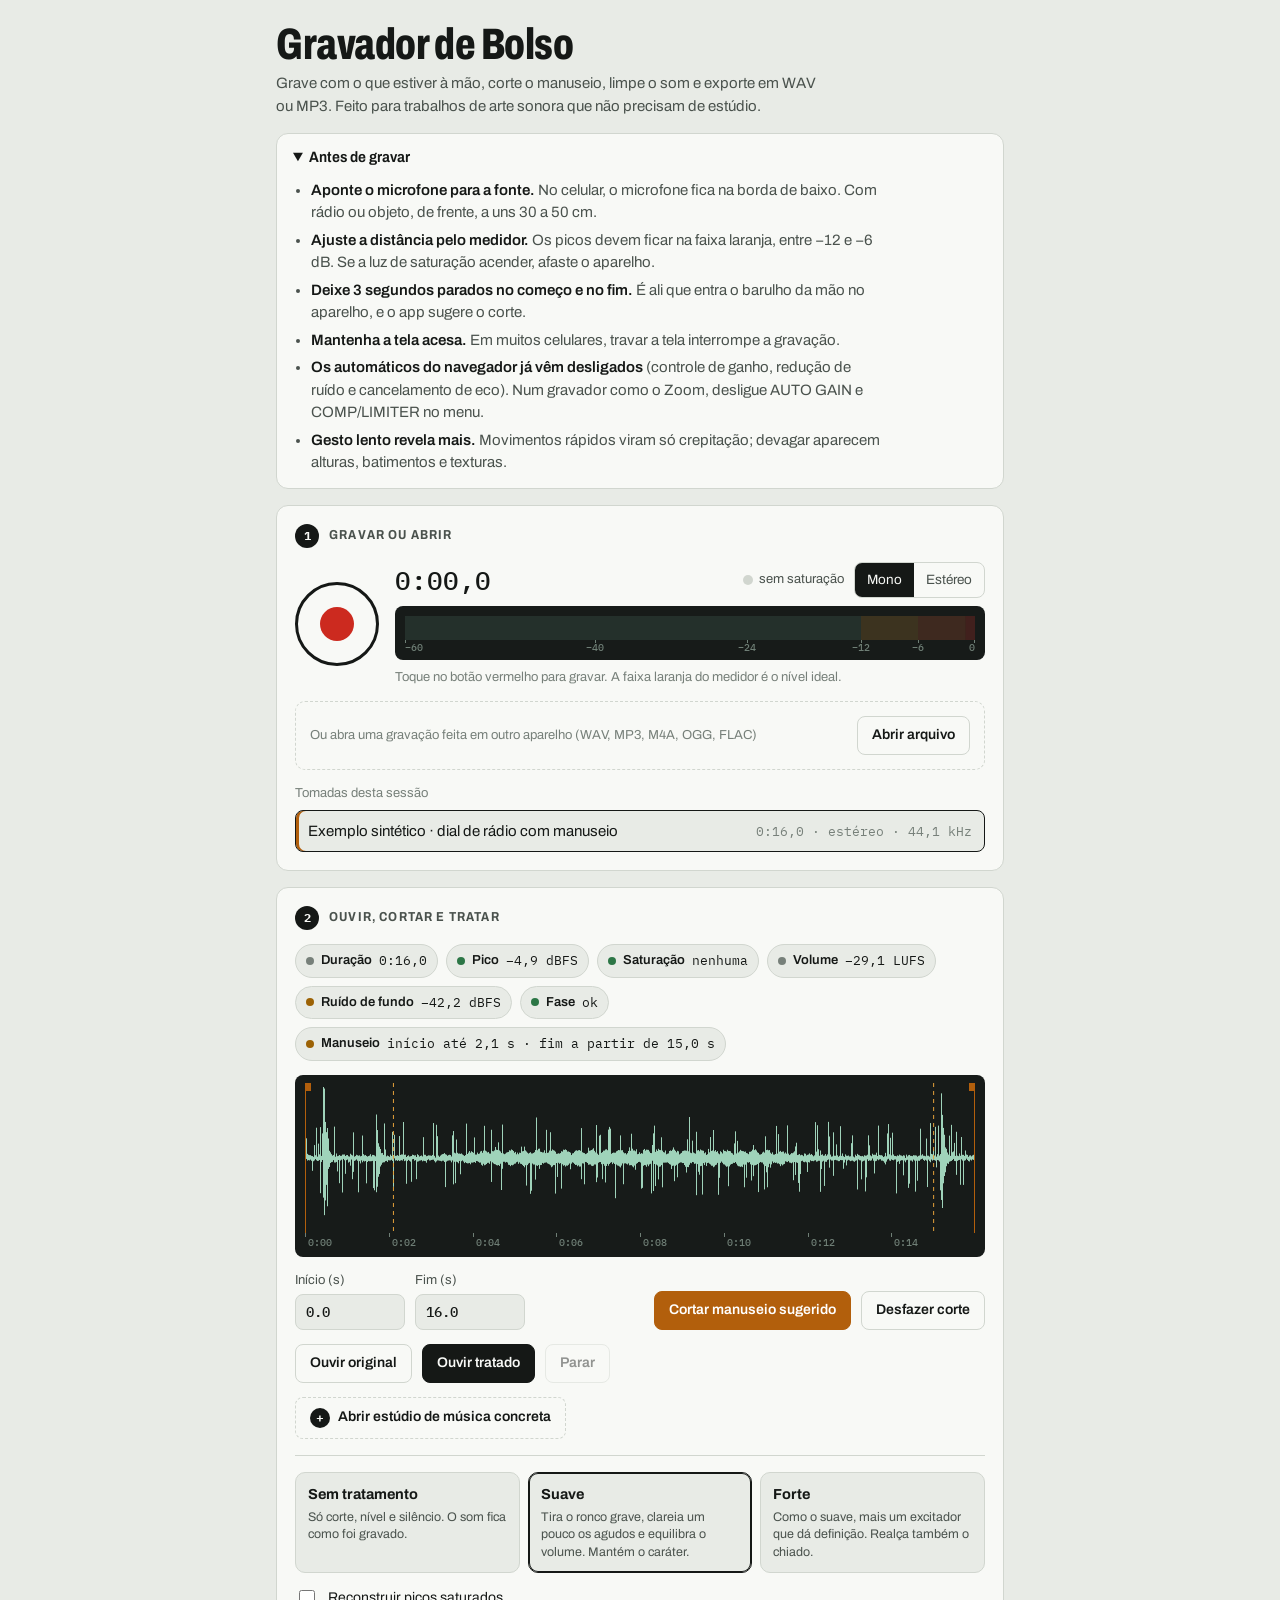
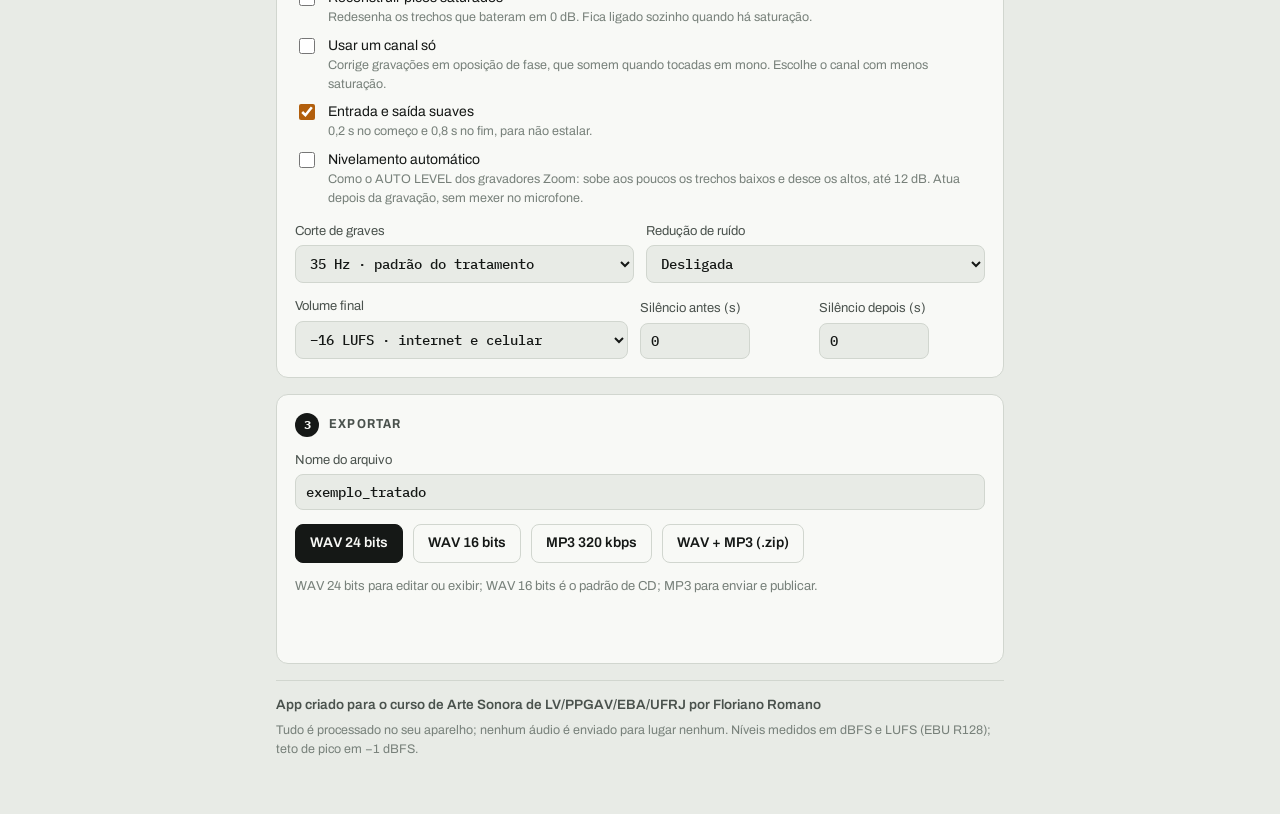
==== commit b141dc94: "Full: redução de ruído, corte de graves, nivelamento automático e novos alvos de volume - Redução de" ====
--- a/index.html
+++ b/index.html
@@ -127,6 +127,8 @@
 .check{display:flex;gap:10px;align-items:flex-start;font-size:14px}
 .check input{margin-top:3px;accent-color:var(--accent);width:16px;height:16px;flex:none}
 .check small{display:block;color:var(--ink-3);font-size:12.5px}
+.gridp{display:grid;grid-template-columns:repeat(2,minmax(0,1fr));gap:12px;align-items:end}
+@media (max-width:560px){.gridp{grid-template-columns:1fr}}
 .grid2{display:grid;grid-template-columns:minmax(0,2fr) minmax(0,1fr) minmax(0,1fr);gap:12px;align-items:end}
 @media (max-width:560px){.grid2{grid-template-columns:1fr 1fr}.grid2 .field:first-child{grid-column:1/-1}}
 .status{font-size:13.5px;color:var(--ink-2);min-height:1.5em}
@@ -230,12 +232,34 @@
       <label class="check"><input type="checkbox" id="optDeclip"><span>Reconstruir picos saturados<small>Redesenha os trechos que bateram em 0 dB. Fica ligado sozinho quando há saturação.</small></span></label>
       <label class="check"><input type="checkbox" id="optMono"><span>Usar um canal só<small>Corrige gravações em oposição de fase, que somem quando tocadas em mono. Escolhe o canal com menos saturação.</small></span></label>
       <label class="check"><input type="checkbox" id="optFades" checked><span>Entrada e saída suaves<small>0,2 s no começo e 0,8 s no fim, para não estalar.</small></span></label>
+      <label class="check"><input type="checkbox" id="optLevel"><span>Nivelamento automático<small>Como o AUTO LEVEL dos gravadores Zoom: sobe aos poucos os trechos baixos e desce os altos, até 12 dB. Atua depois da gravação, sem mexer no microfone.</small></span></label>
     </div>
+    <div class="gridp">
+      <label class="field" for="locut">Corte de graves
+        <select id="locut">
+          <option value="auto" selected>35 Hz · padrão do tratamento</option>
+          <option value="80">80 Hz · vento e manuseio</option>
+          <option value="120">120 Hz · voz, ronco forte</option>
+          <option value="off">Desligado</option>
+        </select>
+      </label>
+      <label class="field" for="nr">Redução de ruído
+        <select id="nr">
+          <option value="0" selected>Desligada</option>
+          <option value="8">Leve · até −8 dB</option>
+          <option value="14">Média · até −14 dB</option>
+          <option value="20">Forte · até −20 dB</option>
+        </select>
+      </label>
+    </div>
+    <div class="sub" id="nrNote" hidden></div>
     <div class="grid2">
       <label class="field" for="target">Volume final
         <select id="target">
+          <option value="-14">−14 LUFS · plataformas de música</option>
           <option value="-16" selected>−16 LUFS · internet e celular</option>
           <option value="-23">−23 LUFS · rádio e transmissão</option>
+          <option value="peak">Normalizar o pico em −1 dBFS</option>
           <option value="none">Manter o volume gravado</option>
         </select>
       </label>
@@ -448,7 +472,7 @@
   for (const ch of chs) { let c = 0, p = 0; for (let i = 0; i < n; i++) { const a = Math.abs(ch[i]); if (a > p) p = a; if (a >= 0.999) c++; } clip.push(c); if (p > peak) peak = p; }
   let corr = null;
   if (chs.length > 1) { let sLR = 0, sL = 0, sR = 0; const L = chs[0], R = chs[1]; for (let i = 0; i < n; i += 2) { sLR += L[i] * R[i]; sL += L[i] * L[i]; sR += R[i] * R[i]; } corr = (sL > 0 && sR > 0) ? sLR / Math.sqrt(sL * sR) : 1; }
-  return { dur: n / sr, peak, clip, clipTotal: clip.reduce((a, b) => a + b, 0), corr, lufs: lufs(chs, sr), handling: detectHandling(chs, sr) };
+  return { dur: n / sr, peak, clip, clipTotal: clip.reduce((a, b) => a + b, 0), corr, lufs: lufs(chs, sr), handling: detectHandling(chs, sr), floor: noiseFloor(chs, sr) };
 }
 
 /* ---------- tratamento ---------- */
@@ -472,7 +496,7 @@
   }
   return y;
 }
-async function applyChain(chs, sr, preset) {
+async function applyChain(chs, sr, preset, hp35 = true) {
   const n = chs[0].length, oc = new OfflineAudioContext(chs.length, n, sr);
   const buf = oc.createBuffer(chs.length, n, sr); chs.forEach((c, i) => buf.copyToChannel(c, i));
   const src = oc.createBufferSource(); src.buffer = buf;
@@ -480,7 +504,8 @@
   const hp = f('highpass', 35, 0.707), pk = f('peaking', 300, 1.0, -1.5), sh = f('highshelf', 3200, null, preset === 'forte' ? 4 : 2);
   const comp = oc.createDynamicsCompressor();
   comp.threshold.value = -26; comp.knee.value = 4; comp.ratio.value = 3; comp.attack.value = 0.008; comp.release.value = 0.15;
-  src.connect(hp); hp.connect(pk); pk.connect(sh);
+  if (hp35) { src.connect(hp); hp.connect(pk); } else src.connect(pk);
+  pk.connect(sh);
   if (preset === 'forte') {
     const ex1 = f('highpass', 3500, 0.707), ex2 = f('highpass', 3500, 0.707), ws = oc.createWaveShaper(), eg = oc.createGain();
     const curve = new Float32Array(2049); for (let i = 0; i < curve.length; i++) { const x = i / 1024 - 1; curve[i] = Math.tanh(5 * x); }
@@ -511,6 +536,112 @@
   for (let i = n - 2; i >= 0; i--) { const lim = g[i + 1] + step * (1 - g[i + 1]); if (g[i] > lim) g[i] = lim; }
   return chs.map(ch => { const y = new Float32Array(n); for (let i = 0; i < n; i++) { let v = ch[i] * g[i]; if (v > ceil) v = ceil; else if (v < -ceil) v = -ceil; y[i] = v; } return y; });
 }
+/* Corte de graves: Butterworth de 4.ª ordem (24 dB/oitava) */
+function loCut(chs, sr, f) {
+  const k1 = biquadCoefs('highpass', f, sr, 0.5411961), k2 = biquadCoefs('highpass', f, sr, 1.3065630);
+  return chs.map(c => biquad(biquad(c, k1), k2));
+}
+/* FFT radix-2 complexa, no lugar */
+function makeFFT(N) {
+  const lg = Math.log2(N), rev = new Uint32Array(N), cs = new Float64Array(N / 2), sn = new Float64Array(N / 2);
+  for (let i = 0; i < N; i++) { let r = 0; for (let b = 0; b < lg; b++) r |= ((i >> b) & 1) << (lg - 1 - b); rev[i] = r; }
+  for (let i = 0; i < N / 2; i++) { cs[i] = Math.cos(2 * Math.PI * i / N); sn[i] = Math.sin(2 * Math.PI * i / N); }
+  return (re, im, inv) => {
+    for (let i = 0; i < N; i++) { const j = rev[i]; if (j > i) { let t = re[i]; re[i] = re[j]; re[j] = t; t = im[i]; im[i] = im[j]; im[j] = t; } }
+    const sg = inv ? 1 : -1;
+    for (let size = 2; size <= N; size <<= 1) {
+      const half = size >> 1, step = N / size;
+      for (let s = 0; s < N; s += size) for (let k = 0; k < half; k++) {
+        const wr = cs[k * step], wi = sg * sn[k * step], a = s + k, b = a + half;
+        const tr = re[b] * wr - im[b] * wi, ti = re[b] * wi + im[b] * wr;
+        re[b] = re[a] - tr; im[b] = im[a] - ti; re[a] += tr; im[a] += ti;
+      }
+    }
+    if (inv) for (let i = 0; i < N; i++) { re[i] /= N; im[i] /= N; }
+  };
+}
+/* Ruído de fundo: média dos 10 % de trechos de 50 ms mais silenciosos (dBFS RMS) */
+function noiseFloor(chs, sr) {
+  const hop = Math.round(sr * 0.05), nf = Math.floor(chs[0].length / hop); if (nf < 10) return -Infinity;
+  const e = new Float64Array(nf);
+  for (const m of chs) for (let k = 0; k < nf; k++) { let a = 0; const o = k * hop; for (let i = 0; i < hop; i++) a += m[o + i] * m[o + i]; e[k] += a / (hop * chs.length); }
+  const s = Array.from(e).sort((x, y) => x - y), q = Math.max(3, Math.floor(nf * 0.1));
+  let a = 0; for (let i = 0; i < q; i++) a += s[i];
+  return 10 * Math.log10(a / q + 1e-20);
+}
+/* Redução de ruído espectral. O perfil do ruído vem dos 10 % de quadros mais silenciosos da tomada;
+   o ganho é igual nos dois canais (não desloca a imagem estéreo). red = atenuação máxima em dB. */
+async function denoise(chs, sr, red, progress) {
+  const N = sr > 64000 ? 4096 : 2048, H = N / 4, n = chs[0].length, nch = chs.length;
+  if (n < N * 4) return { chs, noise: -Infinity };
+  const fft = makeFFT(N), win = new Float64Array(N);
+  for (let i = 0; i < N; i++) win[i] = 0.5 - 0.5 * Math.cos(2 * Math.PI * i / N);
+  const pad = N, len = n + 2 * pad, nFr = Math.floor((len - N) / H) + 1;
+  const src = chs.map(c => { const z = new Float32Array(len); z.set(c, pad); return z; });
+  const L = src[0], R = nch > 1 ? src[1] : null;
+  const re = new Float64Array(N), im = new Float64Array(N), B = N / 2 + 1;
+  const load = o => { for (let i = 0; i < N; i++) { re[i] = L[o + i] * win[i]; im[i] = R ? R[o + i] * win[i] : 0; } };
+  // 1) energia de cada quadro e escolha dos mais silenciosos (ignora as bordas zeradas)
+  const fe = [];
+  for (let f = 0; f < nFr; f++) { const o = f * H; if (o < pad || o + N > pad + n) continue; let a = 0; for (let i = 0; i < N; i += 4) { const v = L[o + i]; a += v * v; if (R) { const w = R[o + i]; a += w * w; } } fe.push([a, f]); }
+  if (fe.length < 8) return { chs, noise: -Infinity };
+  fe.sort((x, y) => x[0] - y[0]);
+  const pick = fe.slice(0, Math.max(6, Math.floor(fe.length * 0.1)));
+  const noise = new Float64Array(B);
+  for (const [, f] of pick) {
+    load(f * H); fft(re, im, false);
+    for (let k = 0; k < B; k++) { const j = (N - k) % N; noise[k] += (re[k] * re[k] + im[k] * im[k] + re[j] * re[j] + im[j] * im[j]) / 2; }
+  }
+  for (let k = 0; k < B; k++) noise[k] /= pick.length;
+  // 2) subtração espectral com piso, suavizada no tempo e na frequência
+  const floor = Math.pow(10, -red / 20), over = 1 + red / 10;
+  const rel = Math.exp(-H / (0.06 * sr)), gPrev = new Float64Array(B).fill(1), g = new Float64Array(B), gs = new Float64Array(B);
+  const outL = new Float64Array(len), outR = R ? new Float64Array(len) : null, norm = 1.5;
+  for (let f = 0; f < nFr; f++) {
+    const o = f * H; load(o); fft(re, im, false);
+    for (let k = 0; k < B; k++) {
+      const j = (N - k) % N, P = (re[k] * re[k] + im[k] * im[k] + re[j] * re[j] + im[j] * im[j]) / 2;
+      let v = P > 0 ? 1 - over * noise[k] / P : 0; if (v < floor) v = floor;
+      v = v > gPrev[k] ? v : gPrev[k] * rel + v * (1 - rel);
+      g[k] = gPrev[k] = v;
+    }
+    for (let k = 0; k < B; k++) { let a = 0, c = 0; for (let d = -2; d <= 2; d++) { const q = k + d; if (q >= 0 && q < B) { a += g[q]; c++; } } gs[k] = Math.max(floor, Math.min(g[k], a / c * 1.15)); }
+    for (let k = 0; k < N; k++) { const G = gs[k < B ? k : N - k]; re[k] *= G; im[k] *= G; }
+    fft(re, im, true);
+    for (let i = 0; i < N; i++) { outL[o + i] += re[i] * win[i] / norm; if (outR) outR[o + i] += im[i] * win[i] / norm; }
+    if (progress && f % 400 === 0) await progress(f / nFr);
+  }
+  const res = [Float32Array.from(outL.subarray(pad, pad + n))];
+  if (outR) res.push(Float32Array.from(outR.subarray(pad, pad + n)));
+  let nP = 0; for (let k = 1; k < B; k++) nP += noise[k];
+  const ws = win.reduce((a, b) => a + b * b, 0);
+  return { chs: res, noise: 10 * Math.log10(2 * nP / (ws * N * nch) + 1e-20) };
+}
+/* Nivelamento automático: ganho lento que aproxima cada trecho do nível típico da tomada.
+   Trechos de silêncio mantêm o ganho anterior (não sobe o ruído de fundo). */
+function autoLevel(chs, sr, maxDb = 12) {
+  const n = chs[0].length, hop = Math.round(sr * 0.05), nf = Math.floor(n / hop); if (nf < 20) return chs;
+  const hp = biquadCoefs('highpass', 100, sr, 0.707), m = biquad(mixMono(chs), hp);
+  const e = new Float64Array(nf);
+  for (let k = 0; k < nf; k++) { let a = 0; const o = k * hop; for (let i = 0; i < hop; i++) a += m[o + i] * m[o + i]; e[k] = a / hop; }
+  const lv = new Float64Array(nf);   // nível em janela de 400 ms
+  for (let k = 0; k < nf; k++) { let a = 0, c = 0; for (let d = -4; d <= 3; d++) { const q = k + d; if (q >= 0 && q < nf) { a += e[q]; c++; } } lv[k] = 10 * Math.log10(a / c + 1e-20); }
+  const top = Math.max(...lv), act = Array.from(lv).filter(v => v > top - 40 && v > -60).sort((a, b) => a - b);
+  if (act.length < 10) return chs;
+  const target = act[Math.floor(act.length * 0.6)];
+  const up = Math.exp(-0.05 / 1.5), down = Math.exp(-0.05 / 0.3), gk = new Float64Array(nf + 1);
+  let g = 0;
+  for (let k = 0; k < nf; k++) {
+    if (lv[k] > top - 40 && lv[k] > -60) {
+      let want = (target - lv[k]) * 0.75; want = Math.max(-maxDb, Math.min(maxDb, want));
+      g = want < g ? g * down + want * (1 - down) : g * up + want * (1 - up);
+    }
+    gk[k] = g;
+  }
+  gk[nf] = g;
+  const G = gk.map(v => Math.pow(10, v / 20));
+  return chs.map(c => { const y = new Float32Array(n); for (let i = 0; i < n; i++) { const p = i / hop, k = Math.min(nf - 1, Math.floor(p)), t = p - k; y[i] = c[i] * (G[k] * (1 - t) + G[k + 1] * t); } return y; });
+}
 function applyFades(chs, sr, fin, fout) {
   const n = chs[0].length, a = Math.min(Math.round(fin * sr), n >> 1), b = Math.min(Math.round(fout * sr), n >> 1);
   for (const c of chs) {
@@ -525,6 +656,7 @@
     preset: document.querySelector('input[name=preset]:checked').value,
     declip: $('#optDeclip').checked, mono: $('#optMono').checked && cur && cur.chs.length > 1,
     fades: $('#optFades').checked, target: $('#target').value,
+    level: $('#optLevel').checked, locut: $('#locut').value, nr: parseFloat($('#nr').value) || 0,
     padPre: Math.max(0, Math.min(600, parseFloat($('#padPre').value) || 0)),
     padPost: Math.max(0, Math.min(600, parseFloat($('#padPost').value) || 0)),
     a: cur ? cur.trimStart : 0, b: cur ? cur.trimEnd : 0
@@ -545,9 +677,20 @@
   if (o.declip) chs = chs.map(declip);
   const a = Math.floor(o.a * sr), b = Math.max(a + 1, Math.floor(o.b * sr));
   chs = chs.map(c => c.slice(a, b));
-  if (o.preset !== 'nenhum') chs = await applyChain(chs, sr, o.preset);
+  let noiseDb = null;
+  if (o.nr > 0) {
+    const d = await denoise(chs, sr, o.nr, async p => { setStatus('Reduzindo o ruído… ' + Math.round(100 * p) + '%'); await tick(); });
+    chs = d.chs; noiseDb = d.noise;
+  }
+  if (o.locut === '80' || o.locut === '120') chs = loCut(chs, sr, parseFloat(o.locut));
+  if (o.preset !== 'nenhum') chs = await applyChain(chs, sr, o.preset, o.locut !== 'off');
+  if (o.level) { setStatus('Nivelando…'); await tick(); chs = autoLevel(chs, sr); }
   const ceil = Math.pow(10, -1 / 20);
-  if (o.target !== 'none') {
+  if (o.target === 'peak') {
+    let p = 0; for (const c of chs) for (let i = 0; i < c.length; i++) { const v = Math.abs(c[i]); if (v > p) p = v; }
+    if (p > 0) { const g = ceil / p; for (const c of chs) for (let i = 0; i < c.length; i++) c[i] *= g; }
+    chs = limit(chs, sr, ceil);
+  } else if (o.target !== 'none') {
     // ganho até o alvo e limitador; repete porque o limitador baixa um pouco a média
     const T = parseFloat(o.target);
     for (let pass = 0; pass < 4; pass++) {
@@ -564,7 +707,9 @@
   let peak = 0; for (const c of body) for (let i = 0; i < c.length; i++) { const v = Math.abs(c[i]); if (v > peak) peak = v; }
   const pre = Math.round(o.padPre * sr), post = Math.round(o.padPost * sr);
   if (pre || post) chs = chs.map(c => { const z = new Float32Array(pre + c.length + post); z.set(c, pre); return z; });
-  const r = { chs, sr, pre, post, lufs: finalL, peak, dur: chs[0].length / sr, bodyDur: body[0].length / sr, mono: chs.length === 1 };
+  const r = { chs, sr, pre, post, lufs: finalL, peak, dur: chs[0].length / sr, bodyDur: body[0].length / sr, mono: chs.length === 1, noiseDb };
+  const nn = $('#nrNote');
+  if (nn) { nn.hidden = noiseDb === null; if (noiseDb !== null) nn.textContent = isFinite(noiseDb) ? 'Ruído de fundo medido antes da redução: ' + fmt(noiseDb) + ' dBFS. Quanto mais baixo, mais limpa a gravação.' : 'Tomada curta demais para medir o ruído; a redução não foi aplicada.'; }
   renderCache = { key, r };
   $('#summary').textContent = 'Saída: ' + fmtTime(r.dur) + (pre || post ? ' (com ' + fmt(o.padPre, 0) + ' s + ' + fmt(o.padPost, 0) + ' s de silêncio)' : '') + ' · ' + (isFinite(r.lufs) ? fmt(r.lufs) + ' LUFS' : 'sem sinal') + ' · pico ' + fmt(dB(r.peak)) + ' dBFS · ' + (r.mono ? 'mono' : 'estéreo') + ' · ' + fmt(sr / 1000, 1) + ' kHz';
   setStatus('');
@@ -695,6 +840,7 @@
   box.append(chip(A.clipTotal > 0 ? 'bad' : pk > -3 ? 'warn' : 'ok', 'Pico', fmt(pk) + ' dBFS'));
   box.append(chip(A.clipTotal > 0 ? 'bad' : 'ok', 'Saturação', A.clipTotal > 0 ? A.clipTotal.toLocaleString('pt-BR') + ' amostras' : 'nenhuma'));
   box.append(chip(!isFinite(A.lufs) ? 'warn' : A.lufs < -40 ? 'warn' : '', 'Volume', isFinite(A.lufs) ? fmt(A.lufs) + ' LUFS' : 'sem sinal'));
+  if (isFinite(A.floor)) box.append(chip(A.floor > -45 ? 'warn' : 'ok', 'Ruído de fundo', fmt(A.floor) + ' dBFS'));
   if (A.corr === null) box.append(chip('ok', 'Fase', 'mono'));
   else box.append(chip(A.corr < -0.2 ? 'bad' : A.corr < 0.2 ? 'warn' : 'ok', 'Fase', A.corr < -0.2 ? 'invertida' : A.corr < 0.2 ? 'estéreo muito largo' : 'ok'));
   const h = A.handling;
@@ -789,7 +935,7 @@
 $('#trimB').addEventListener('change', () => cur && setTrim(cur.trimStart, parseFloat($('#trimB').value) || cur.analysis.dur));
 $('#autoTrim').onclick = () => { const h = cur && cur.analysis.handling; if (h) { setTrim(h.start, h.end); setStatus('Corte aplicado: de ' + fmt(h.start) + ' s a ' + fmt(h.end) + ' s.'); } };
 $('#resetTrim').onclick = () => { if (cur) { setTrim(0, cur.analysis.dur); setStatus(''); } };
-for (const id of ['optDeclip', 'optMono', 'optFades', 'target', 'padPre', 'padPost']) $('#' + id).addEventListener('change', () => { invalidate(); $('#summary').textContent = ''; });
+for (const id of ['optDeclip', 'optMono', 'optFades', 'optLevel', 'locut', 'nr', 'target', 'padPre', 'padPost']) $('#' + id).addEventListener('change', () => { invalidate(); $('#summary').textContent = ''; });
 for (const r of document.querySelectorAll('input[name=preset]')) r.addEventListener('change', () => { invalidate(); $('#summary').textContent = ''; });
 window.addEventListener('resize', () => { drawWave(); drawMeter(-90); });
 
@@ -823,20 +969,44 @@
 flush(){if(!this.n)return;const ch=this.buf[0].length,out=[];for(let c=0;c<ch;c++){const a=new Float32Array(this.n);let o=0;for(const b of this.buf){a.set(b[c],o);o+=b[c].length;}out.push(a);}this.port.postMessage(out,out.map(a=>a.buffer));this.buf=[];this.n=0;}
 process(inputs){if(!this.on)return false;const inp=inputs[0];if(inp&&inp.length){this.buf.push(inp.map(c=>c.slice()));this.n+=inp[0].length;if(this.n>=8192)this.flush();}return true;}}
 registerProcessor('rec-proc',RecProc);`;
+/* diagnóstico do microfone: diz exatamente o que bloqueou */
+function inAppBrowser() {
+  const ua = navigator.userAgent || '';
+  if (/MiuiBrowser/i.test(ua)) return 'Você está no navegador da Xiaomi, que não libera o microfone para páginas. Abra o link no Chrome: toque em ⋮ › “Abrir no Chrome”, ou copie o endereço e cole no Chrome.';
+  if (/; wv\)|FBAN|FBAV|Instagram|WhatsApp|GSA\/|Line\//i.test(ua)) return 'O link foi aberto dentro de outro app (leitor de QR, WhatsApp, Google ou rede social), que não libera o microfone. Toque em ⋮ › “Abrir no Chrome”, ou copie o endereço e cole no Chrome.';
+  return '';
+}
+async function micErrorMessage(e) {
+  const nm = e && e.name;
+  if (nm === 'NotFoundError') return 'Nenhum microfone foi encontrado neste aparelho.';
+  if (nm === 'NotReadableError' || nm === 'AbortError') return 'O microfone está ocupado por outro app (ligação, gravador, vídeo). Feche o outro app e tente de novo.';
+  const code = ' (código: ' + (nm || 'desconhecido') + ')';
+  const inApp = inAppBrowser(); if (inApp) return inApp + code;
+  let st = '';
+  try { st = (await navigator.permissions.query({ name: 'microphone' })).state; } catch (_) {}
+  if (st === 'denied') return 'O navegador guardou uma recusa do microfone para este site. Toque no ícone à esquerda do endereço › Permissões (ou Configurações do site) › Microfone › Permitir. Se não houver essa opção, use “Redefinir permissões”. Depois recarregue a página e, no aviso, escolha “Permitir”.' + code;
+  if (st === 'granted' || st === 'prompt') return 'O sistema do celular bloqueou o microfone para o navegador. Xiaomi: Configurações › Apps › Gerenciar apps › Chrome › Permissões do app › Microfone › “Permitir somente durante o uso”. iPhone: Ajustes › Safari › Microfone › Permitir. Depois feche e abra o navegador.' + code;
+  return 'O microfone foi negado. No aviso, escolha “Permitir” (não “Somente desta vez”). Se o aviso não aparecer: no navegador, ícone à esquerda do endereço › Permissões › Microfone › Permitir; no sistema (Xiaomi), Configurações › Apps › Gerenciar apps › Chrome › Permissões do app › Microfone › Permitir. Depois recarregue a página.' + code;
+}
 const rec = { on: false, stream: null, node: null, an: null, chunks: [], clips: 0, t0: 0, raf: 0, wake: null, finish: null, nch: 1 };
 async function startRec() {
   const ac = ensureCtx(); await ac.resume();
   const nch = $('#chStereo').checked ? 2 : 1;
-  let stream;
-  try {
-    stream = await navigator.mediaDevices.getUserMedia({ audio: { echoCancellation: false, noiseSuppression: false, autoGainControl: false, channelCount: { ideal: nch } } });
+  // reaproveita o microfone já aberto: evita um novo pedido de permissão a cada tomada
+  const live = rec.keep && rec.keepN === nch && rec.keep.getAudioTracks().length && rec.keep.getAudioTracks().every(t => t.readyState === 'live');
+  let stream = live ? rec.keep : null;
+  if (!stream) try {
+    if (rec.keep) { rec.keep.getTracks().forEach(t => t.stop()); rec.keep = null; }
+    try {
+      stream = await navigator.mediaDevices.getUserMedia({ audio: { echoCancellation: false, noiseSuppression: false, autoGainControl: false, channelCount: { ideal: nch } } });
+    } catch (e1) {
+      // alguns aparelhos recusam as opções avançadas: tenta o pedido básico, exceto quando é recusa de permissão
+      if (['NotAllowedError', 'SecurityError', 'NotFoundError', 'NotReadableError', 'AbortError'].includes(e1 && e1.name)) throw e1;
+      stream = await navigator.mediaDevices.getUserMedia({ audio: true });
+    }
+    rec.keep = stream; rec.keepN = nch;
   } catch (e) {
-    const nm = e && e.name;
-    const msg = nm === 'NotAllowedError' || nm === 'SecurityError'
-      ? 'O microfone foi negado. Libere em dois lugares: (1) no navegador, toque no ícone à esquerda do endereço › Permissões › Microfone › Permitir; (2) no sistema — Xiaomi: Configurações › Apps › Gerenciar apps › Chrome › Permissões do app › Microfone › Permitir; iPhone: Ajustes › Safari › Microfone › Permitir. Depois recarregue a página.'
-      : nm === 'NotFoundError' ? 'Nenhum microfone foi encontrado neste aparelho.'
-      : nm === 'NotReadableError' || nm === 'AbortError' ? 'O microfone está ocupado por outro app (ligação, gravador, vídeo). Feche o outro app e tente de novo.'
-      : 'Não foi possível abrir o microfone (' + (nm || 'erro') + ').';
+    const msg = await micErrorMessage(e);
     $('#inputInfo').textContent = msg;
     setStatus(msg, true); return;
   }
@@ -880,7 +1050,6 @@
   const ac = ctx; rec.on = false; cancelAnimationFrame(rec.raf);
   if (rec.node && rec.node.port) { await new Promise(res => { rec.finish = res; rec.node.port.postMessage('stop'); setTimeout(res, 800); }); }
   try { rec.src.disconnect(); rec.node.disconnect(); rec.sink.disconnect(); } catch (_) {}
-  rec.stream.getTracks().forEach(t => t.stop());
   if (rec.wake) { try { await rec.wake.release(); } catch (_) {} rec.wake = null; }
   $('#recBtn').classList.remove('on'); $('#recBtn').setAttribute('aria-label', 'Gravar');
   meterState.peak = -90; meterState.hold = -90; drawMeter(-90);
@@ -895,6 +1064,10 @@
   addTake({ name: 'Tomada ' + n + ' · ' + hh + 'h' + mm, sr: ac.sampleRate, chs, recorded: true });
   setStatus(rec.clips > 0 ? 'A gravação saturou ' + rec.clips + ' vezes. A reconstrução de picos foi ligada.' : 'Gravação pronta.');
 }
+// libera o microfone quando o app sai da tela (o próximo toque no botão pede de novo)
+function releaseMic() { if (rec.keep && !rec.on) { rec.keep.getTracks().forEach(t => t.stop()); rec.keep = null; } }
+document.addEventListener('visibilitychange', () => { if (document.hidden) releaseMic(); });
+window.addEventListener('pagehide', releaseMic);
 $('#recBtn').onclick = async () => {
   if (!canRecord) {
     $('#modeNote').hidden = false; $('#modeNote').classList.remove('flash'); void $('#modeNote').offsetWidth; $('#modeNote').classList.add('flash');
